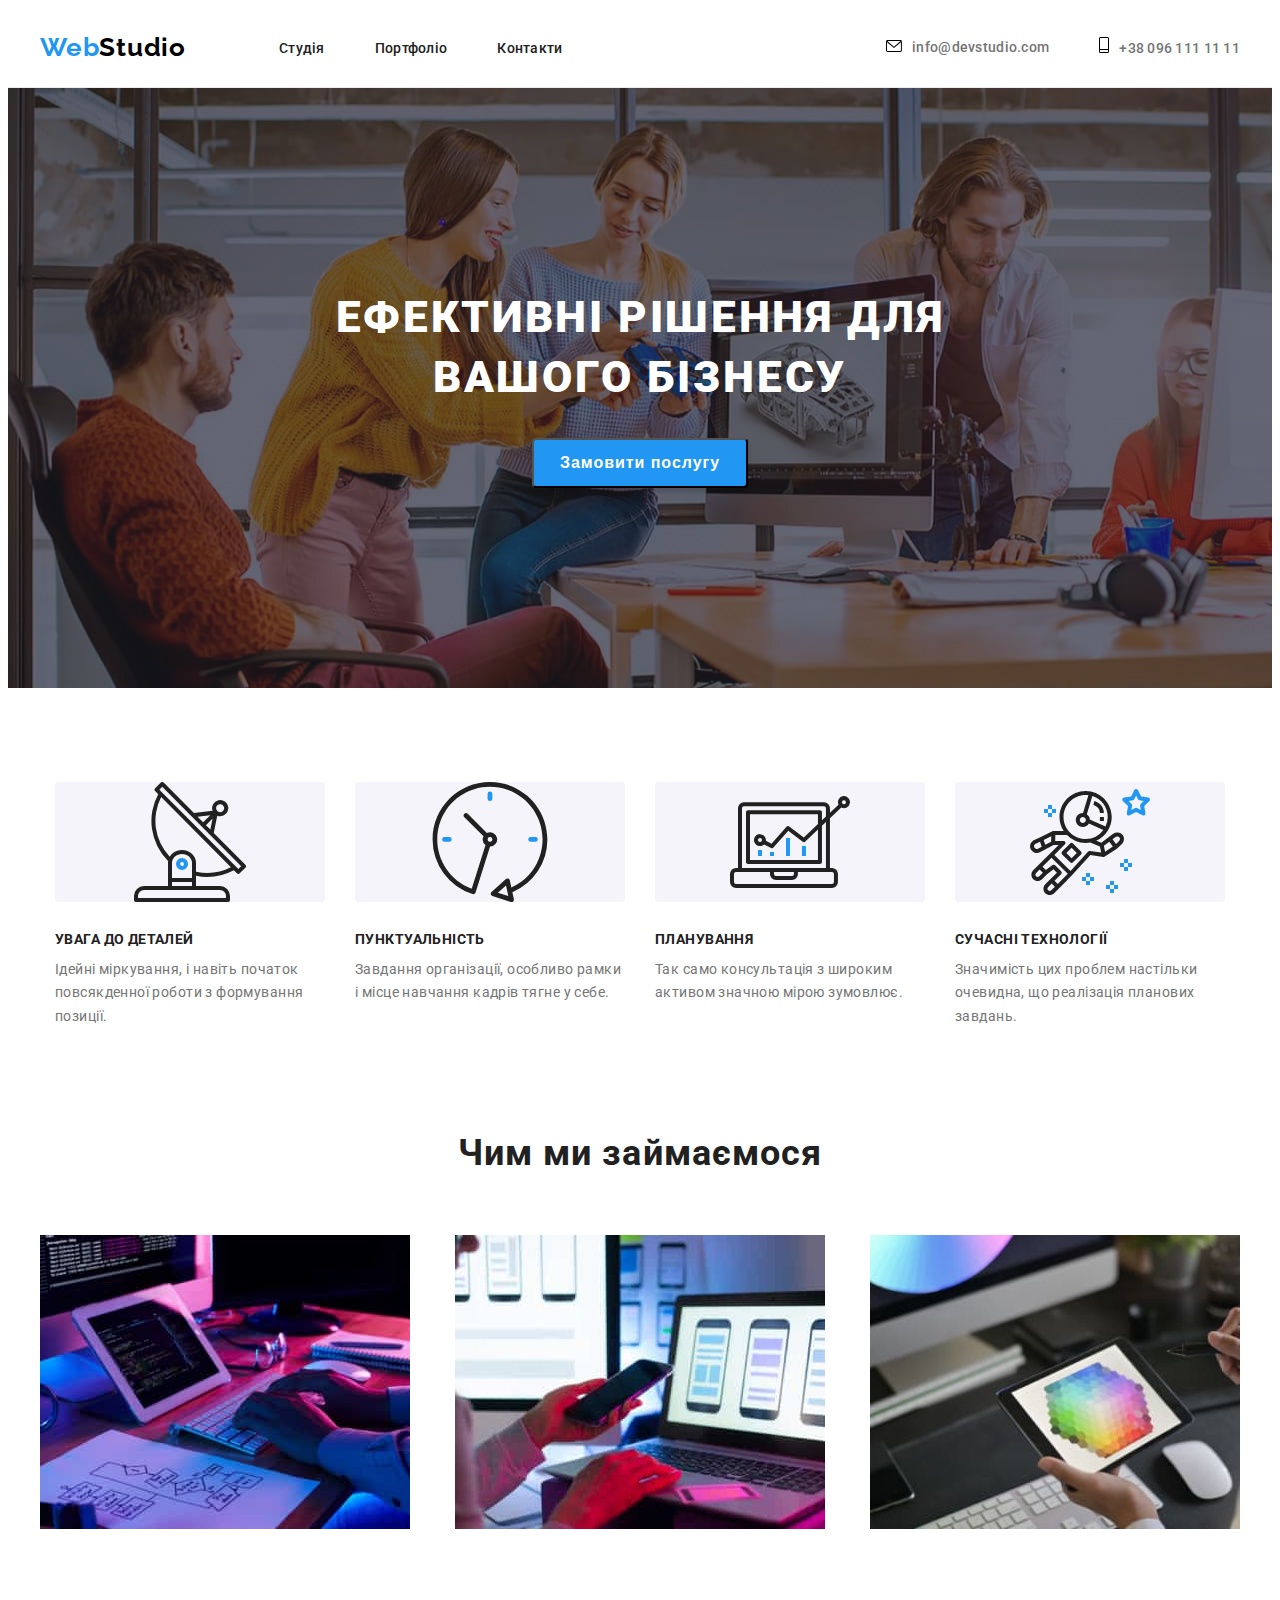
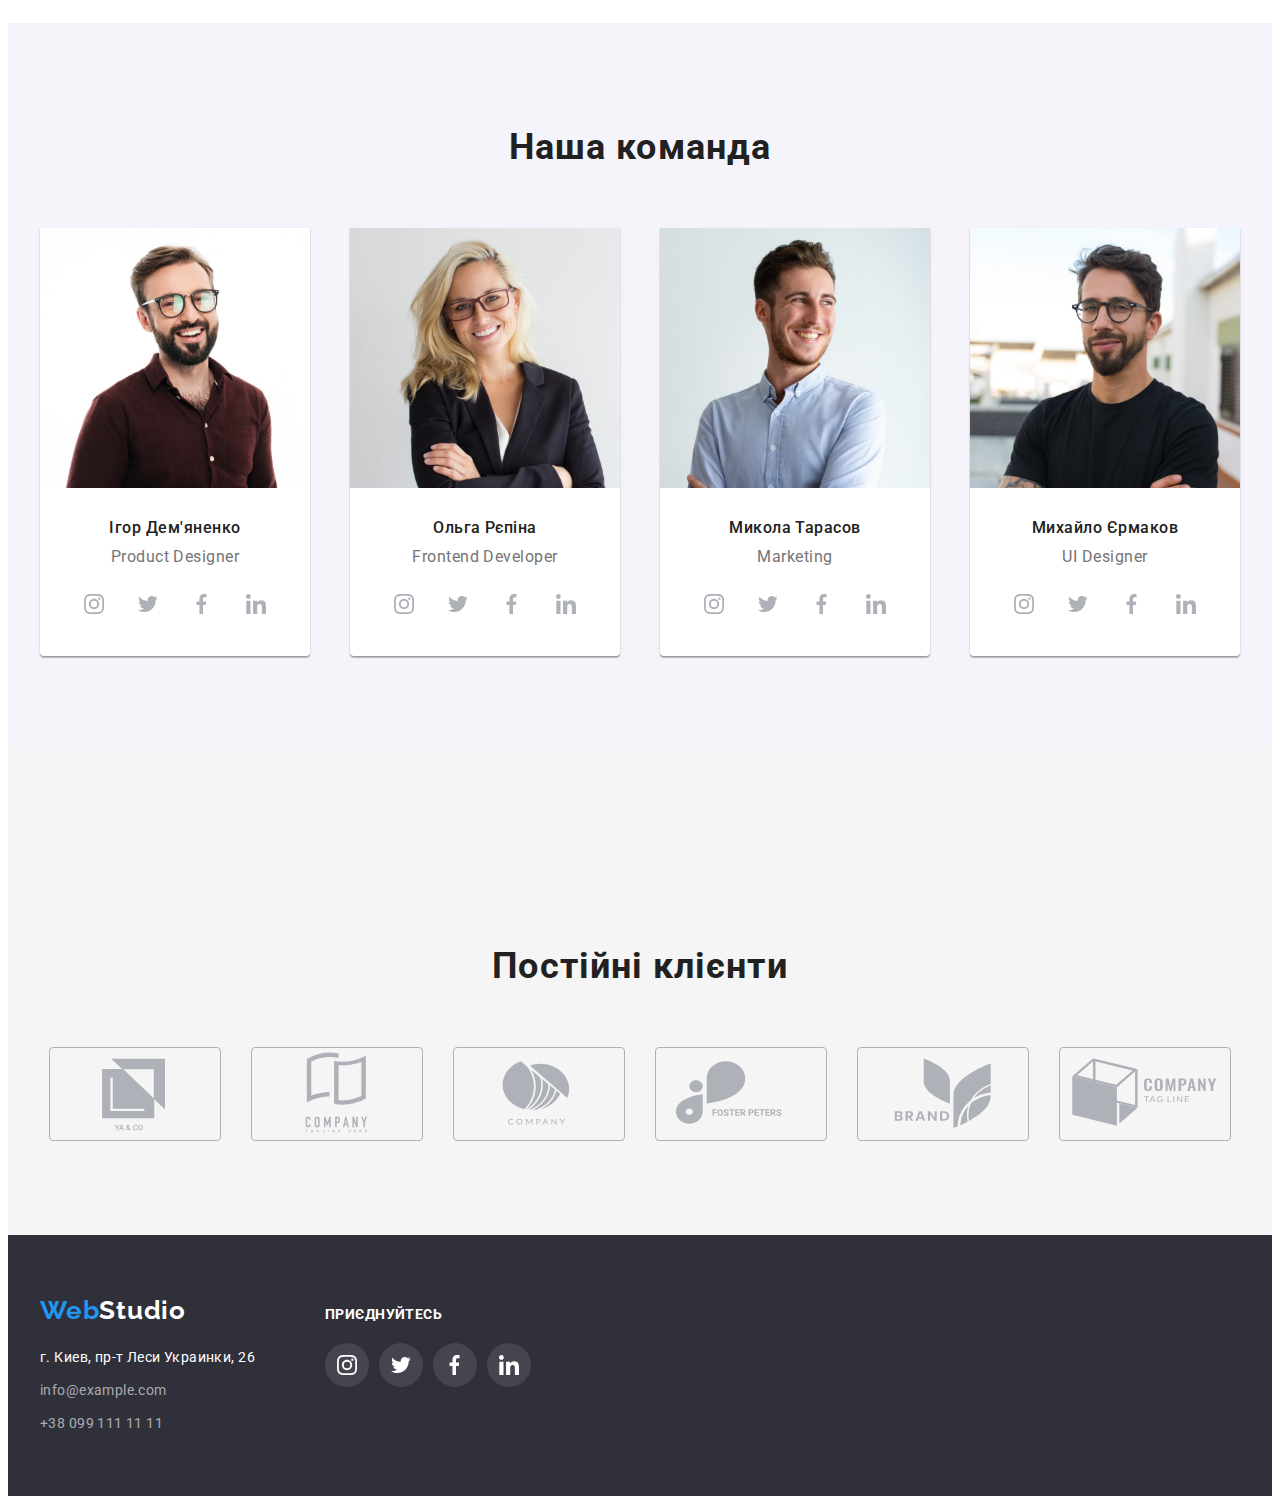
==== index.html @ ba148822 "add" ====
<!DOCTYPE html>
<html lang="uk">
  <head>
    <meta charset="UTF-8" />
    <meta http-equiv="X-UA-Compatible" content="IE=edge" />
    <meta name="viewport" content="width=device-width, initial-scale=1.0" />
    <title>Document</title>
    <!--For invisible titles-->
    <link rel="preconnect" href="https://fonts.googleapis.com" />
    <link rel="preconnect" href="https://fonts.gstatic.com" crossorigin />
    <!--Connect the fonts -->
    <link
      href="https://fonts.googleapis.com/css2?family=Roboto:wght@400;500;700;900&display=swap"
      rel="stylesheet"
    />
    <link rel="preconnect" href="https://fonts.googleapis.com" />
    <link rel="preconnect" href="https://fonts.gstatic.com" crossorigin />
    <link
      href="https://fonts.googleapis.com/css2?family=Raleway:wght@700&display=swap"
      rel="stylesheet"
    />
    <!-- Removes default browser settings.-->
    <link
      rel="stylesheet"
      href="https://cdnjs.cloudflare.com/ajax/libs/modern-normalize/1.1.0/modern-normalize.min.css"
      integrity="sha512-wpPYUAdjBVSE4KJnH1VR1HeZfpl1ub8YT/NKx4PuQ5NmX2tKuGu6U/JRp5y+Y8XG2tV+wKQpNHVUX03MfMFn9Q=="
      crossorigin="anonymous"
      referrerpolicy="no-referrer"
    />
    <link rel="stylesheet" href="./css/styles.css" />
  </head>
  <body>
    <header class="header">
      <div class="container header-container">
        <nav class="header-nav">
          <a
            href="https://i.imgur.com/KmzYQjf.png"
            lang="en"
            class="header-link-log link"
            ><span>Web</span>Studio</a
          >

          <ul class="header-list list">
            <li class="header-item">
              <a
                href=""
                rel="noopener noreferrer nofollow"
                class="header-link link"
              >
                Студія
              </a>
            </li>
            <li class="header-item">
              <a
                href="./portfolio.html"
                rel="noopener noreferrer nofollow"
                class="header-link link"
              >
                Портфоліо
              </a>
            </li>
            <li class="header-item">
              <a
                href=""
                rel="noopener noreferrer nofollow"
                class="header-link link"
              >
                Контакти
              </a>
            </li>
          </ul>
        </nav>
        <ul class="heade-list list">
          <li class="heade-item">
            <a
              href="mailto:info@devstudio.com"
              class="heade-link-communication link"
            >
              <svg class="heade-icon" width="16" height="12"> <use href="./images/icons.svg.svg#icon-mail"></svg>info@devstudio.com
            </a>
          </li>
          <li class="heade-item">
            <a href="tel:+380961111111" class="heade-link-communication link"
              > <svg class="heade-icon" width="10" height="16"> <use href="./images/icons.svg.svg#icon-tel"></svg>+38 096 111 11 11</a
            >
          </li>
        </ul>
      </div>
    </header>
    <main>
      <section class="slogan">
        <div class="container">
          <h1 class="slogan-text">Ефективні рішення для вашого бізнесу</h1>
          <button type="button" class="slogan-btn">Замовити послугу</button>
        </div>
      </section>
      <section class="features">
        <div class="container">
          <ul class="features-list list">
            <li class="features-item">
              <svg class="feature-icon" width="50" height="50">
                <use href="./images/icons.svg.svg#icon-antenna"></use>
              </svg>
              <h3 class="features-title">Увага до деталей</h3>
              <p class="features-text">
                Ідейні міркування, і навіть початок повсякденної роботи з
                формування позиції.
              </p>
            </li>

            <li class="features-item">
              <svg class="feature-icon" width="66" height="70">
                <use href="./images/icons.svg.svg#icon-clock"></use>
              </svg>
              <h3 class="features-title">Пунктуальність</h3>
              <p class="features-text">
                Завдання організації, особливо рамки і місце навчання кадрів
                тягне у себе.
              </p>
            </li>

            <li class="features-item">
              <svg class="feature-icon" width="70" height="54">
                <use href="./images/icons.svg.svg#icon-diagram"></use>
              </svg>
              <h3 class="features-title">Планування</h3>
              <p class="features-text">
                Так само консультація з широким активом значною мірою зумовлює.
              </p>
            </li>

            <li class="features-item">
              <svg class="feature-icon" width="70" height="70">
                <use href="./images/icons.svg.svg#icon-astronaut"></use>
              </svg>
              <h3 class="features-title">Сучасні технології</h3>
              <p class="features-text">
                Значимість цих проблем настільки очевидна, що реалізація
                планових завдань.
              </p>
            </li>
          </ul>
        </div>
      </section>
      <section class="promo">
        <div class="container">
          <h2 class="promo-title">Чим ми займаємося</h2>
          <ul class="promo-list list">
            <li class="promo-item">
              <img
                src="./images/img1-1.jpg"
                alt="вёрстка"
                width="370"
                class="promo-img"
              />
            </li>
            <li class="promo-item">
              <img
                src="./images/img2-1.jpg"
                alt="дизайн"
                width="370"
                class="promo-img"
              />
            </li>
            <li class="promo-item">
              <img
                src="./images/img3-1.jpg"
                alt="цвет"
                width="370"
                class="promo-img"
              />
            </li>
          </ul>
        </div>
      </section>
      <section class="info">
        <div class="container">
          <h2 class="info-title">Наша команда</h2>
          <ul class="info-list list">
            <li class="info-item">
              <img
                src="./images/imgS1-1.jpg"
                alt="фотографія Ігор Дем'яненко"
                width="270"
                class="info-img"
              />
              <h3 class="info-name">Ігор Дем'яненко</h3>
              <p class="info-profession">Product Designer</p>
              <ul class="info-soc list">
                <li class="info-soc-item">
                  <a href="" class="info-soc-link link">
                    <svg class="info-soc-icon" width="20" height="20">
                      <use
                        href="./images/icons.svg.svg#icon-icon-instagram"
                      ></use>
                    </svg>
                  </a>
                </li>
                <li class="info-soc-item">
                  <a href="" class="info-soc-link link">
                    <svg class="info-soc-icon" width="20" height="20">
                      <use
                        href="./images/icons.svg.svg#icon-icon-twitter"
                      ></use>
                    </svg>
                  </a>
                </li>
                <li class="info-soc-item">
                  <a href="" class="info-soc-link link">
                    <svg class="info-soc-icon" width="20" height="20">
                      <use
                        href="./images/icons.svg.svg#icon-icon-facebook"
                      ></use>
                    </svg>
                  </a>
                </li>
                <li class="info-soc-item">
                  <a href="" class="info-soc-link link">
                    <svg class="info-soc-icon" width="20" height="20">
                      <use
                        href="./images/icons.svg.svg#icon-icon-linkedin"
                      ></use>
                    </svg>
                  </a>
                </li>
              </ul>
            </li>
            <li class="info-item">
              <img
                src="./images/imgS2-1.jpg"
                alt="фотографія Ольга Рєпіна"
                width="270"
                class="info-img"
              />
              <h3 class="info-name">Ольга Рєпіна</h3>
              <p class="info-profession">Frontend Developer</p>
              <ul class="info-soc list">
                <li class="info-soc-item">
                  <a href="" class="info-soc-link link">
                    <svg class="info-soc-icon" width="20" height="20">
                      <use
                        href="./images/icons.svg.svg#icon-icon-instagram"
                      ></use>
                    </svg>
                  </a>
                </li>
                <li class="info-soc-item">
                  <a href="" class="info-soc-link link">
                    <svg class="info-soc-icon" width="20" height="20">
                      <use
                        href="./images/icons.svg.svg#icon-icon-twitter"
                      ></use>
                    </svg>
                  </a>
                </li>
                <li class="info-soc-item">
                  <a href="" class="info-soc-link link">
                    <svg class="info-soc-icon" width="20" height="20">
                      <use
                        href="./images/icons.svg.svg#icon-icon-facebook"
                      ></use>
                    </svg>
                  </a>
                </li>
                <li class="info-soc-item">
                  <a href="" class="info-soc-link link">
                    <svg class="info-soc-icon" width="20" height="20">
                      <use
                        href="./images/icons.svg.svg#icon-icon-linkedin"
                      ></use>
                    </svg>
                  </a>
                </li>
              </ul>
            </li>
            <li class="info-item">
              <img
                src="./images/imgS3-1.jpg"
                alt="фотографія Микола Тарасов"
                width="270"
                class="info-img"
              />
              <h3 class="info-name">Микола Тарасов</h3>
              <p class="info-profession">Marketing</p>
              <ul class="info-soc list">
                <li class="info-soc-item">
                  <a href="" class="info-soc-link link">
                    <svg class="info-soc-icon" width="20" height="20">
                      <use
                        href="./images/icons.svg.svg#icon-icon-instagram"
                      ></use>
                    </svg>
                  </a>
                </li>
                <li class="info-soc-item">
                  <a href="" class="info-soc-link link">
                    <svg class="info-soc-icon" width="20" height="20">
                      <use
                        href="./images/icons.svg.svg#icon-icon-twitter"
                      ></use>
                    </svg>
                  </a>
                </li>
                <li class="info-soc-item">
                  <a href="" class="info-soc-link link">
                    <svg class="info-soc-icon" width="20" height="20">
                      <use
                        href="./images/icons.svg.svg#icon-icon-facebook"
                      ></use>
                    </svg>
                  </a>
                </li>
                <li class="info-soc-item">
                  <a href="" class="info-soc-link link">
                    <svg class="info-soc-icon" width="20" height="20">
                      <use
                        href="./images/icons.svg.svg#icon-icon-linkedin"
                      ></use>
                    </svg>
                  </a>
                </li>
              </ul>
            </li>
            <li class="info-item">
              <img
                src="./images/imgS4-1.jpg"
                alt="фотографія Михайло Єрмаков"
                width="270"
                class="info-img"
              />
              <h3 class="info-name">Михайло Єрмаков</h3>
              <p class="info-profession">UI Designer</p>
              <ul class="info-soc list">
                <li class="info-soc-item">
                  <a href="" class="info-soc-link link">
                    <svg class="info-soc-icon" width="20" height="20">
                      <use
                        href="./images/icons.svg.svg#icon-icon-instagram"
                      ></use>
                    </svg>
                  </a>
                </li>
                <li class="info-soc-item">
                  <a href="" class="info-soc-link link">
                    <svg class="info-soc-icon" width="20" height="20">
                      <use
                        href="./images/icons.svg.svg#icon-icon-twitter"
                      ></use>
                    </svg>
                  </a>
                </li>
                <li class="info-soc-item">
                  <a href="" class="info-soc-link link">
                    <svg class="info-soc-icon" width="20" height="20">
                      <use
                        href="./images/icons.svg.svg#icon-icon-facebook"
                      ></use>
                    </svg>
                  </a>
                </li>
                <li class="info-soc-item">
                  <a href="" class="info-soc-link link">
                    <svg class="info-soc-icon" width="20" height="20">
                      <use
                        href="./images/icons.svg.svg#icon-icon-linkedin"
                      ></use>
                    </svg>
                  </a>
                </li>
              </ul>
            </li>
          </ul>
        </div>
      </section>
      <section class="clients">
        <div class="container">
          <h2 class="clients-title">Постійні клієнти</h2>
          <ul class="clients-list list">
            <li class="clients-item">
              <a href="" class="clients-link">
                <svg class="clients-log" width="170" height="92">
                  <use href="./images/icons.svg.svg#icon-logo-yaco"></use></svg></a>
            </li>
            <li class="clients-item">
              <a href="" class="clients-link">
                  <svg class="clients-log" width="170" height="92">
                  <use
                    href="./images/icons.svg.svg#icon-logo-taglin-here"></use>
                  </svg>
                </a>
            </li>
            <li class="clients-item">
              <a href="" class="clients-link">
                <svg class="clients-log" width="170" height="92">
                  <use
                    href="./images/icons.svg.svg#icon-logo-company"></use></svg></a>
            </li>
            <li class="clients-item">
              <a href="" class="clients-link"
                ><svg class="clients-log" width="170" height="92">
                  <use
                    href="./images/icons.svg.svg#icon-logo-foster-peters"></use></svg></a>
            </li>
            <li class="clients-item">
              <a href="" class="clients-link"> 
                <svg class="clients-log" width="170" height="92">
                  <use href="./images/icons.svg.svg#icon-logo-brand"></use>
                </svg>
              </a>
            </li>
            <li class="clients-item">
              <a href="" class="clients-link">
                <svg class="clients-log" width="170" height="92">
                  <use
                    href="./images/icons.svg.svg#icon-logo-tig-line"></use>
                </svg>
                </a>
            </li>
          </ul>
        </div>
      </section>
    </main>
    <footer class="footer">
      <div class="container footer-container">
        <div class="footer-left-part">
          <a
            href="https://i.imgur.com/SfubzdW.png"
            lang="en"
            class="footer-log link"
            ><span>Web</span>Studio</a
          >

          <address class="footer-address">
            <!--<divclass="footer-addr"></div>-->
            <ul class="footer-list list">
              <li class="footer-item">
                <a
                  href="https://goo.gl/maps/Vcjv57qDKh7D1HHGA"
                  class="footer-link-address link"
                  >г. Киев, пр-т Леси Украинки, 26
                </a>
              </li>
              <li class="footer-item">
                <a href="mailto:info@example.com" class="footer-link link">
                  info@example.com</a
                >
              </li>
              <li class="footer-item">
                <a href="tel:+380991111111" class="footer-link link"
                  >+38 099 111 11 11</a
                >
              </li>
            </ul>
          </address>
        </div>
        <div class="footer-soc">
          <p class="footer-soc-text">Приєднуйтесь</p>
          <ul class="footer-soc-list list">
            <li class="footer-soc-item">
              <a href="" class="footer-soc-link link">
                <svg class="footer-soc-icon" width="20" height="20">
                  <use href="./images/icons.svg.svg#icon-icon-instagram"></use>
                </svg>
              </a>
            </li>
            <li class="footer-soc-item">
              <a href="" class="footer-soc-link link">
                <svg class="footer-soc-icon" width="20" height="20">
                  <use href="./images/icons.svg.svg#icon-icon-twitter"></use>
                </svg>
              </a>
            </li>
            <li class="footer-soc-item">
              <a href="" class="footer-soc-link link">
                <svg class="footer-soc-icon" width="20" height="20">
                  <use href="./images/icons.svg.svg#icon-icon-facebook"></use>
                </svg>
              </a>
            </li>
            <li class="footer-soc-item">
              <a href="" class="footer-soc-link link">
                <svg class="footer-soc-icon" width="20" height="20">
                  <use href="./images/icons.svg.svg#icon-icon-linkedin"></use>
                </svg>
              </a>
            </li>
          </ul>
        </div>
      </div>
    </footer>
  </body>
</html>
---- css/styles.css ----
/*Definition of variables*/
:root {
  --main-text-color: #212121;
  --second-text-color: #757575;
  --main-btn-color: #ffffff;
  --second-btn-color: #2196f3;
  --accent-color: #2196f3;
  --main-accent-color: #ffffff;
  --s-second-text-color: #ffffff;
}
/*a {
  text-decoration: none;
}*/
/*Removes default browser settings.*/
p,
h1,
h2,
h3,
h4,
h5,
h6 {
  margin: 0;
}
ul {
  margin: 0;
  padding-left: 0;
}
button {
  cursor: pointer;
}

address {
  font-style: normal;
}

img {
  display: block;
}

body {
  max-width: 1600px;
  font-family: "Roboto", sans-serif;
}
.list {
  list-style: none;
}

.link {
  text-decoration: none;
}
/*For invisible titles*/

.footer-address {
  font-style: normal;
}
.container {
  width: 1200px;
  padding-left: 15px;
  padding-right: 15px;
  margin-left: auto;
  margin-right: auto;
  /*outline: 2px solid red;*/
}
.visually-hidden {
  position: absolute;
  white-space: nowrap;
  width: 1px;
  height: 1px;
  overflow: hidden;
  border: 0;
  padding: 0;
  clip: rect(0 0 0 0);
  clip-path: inset(50%);
  margin: -1px;
}
/* --------------HEADER ------------*/
.header {
  background-color: white;
  padding-top: 24px;
  padding-bottom: 24px;
  border-bottom: 1px solid #ececec;
}
.header-container {
  display: flex;
  align-items: center;
}
.header-nav {
  display: flex;
  align-items: center;
}
.header-list {
  display: flex;
}
.heade-list {
  display: flex;
  margin-left: auto;
}
.header-item:not(:last-child) {
  margin-right: 50px;
}
.heade-item:not(:last-child) {
  margin-right: 50px;
}
.header-link-log {
  margin-right: 93px;

  font-family: "Raleway", sans-serif;
  font-weight: 700;
  font-size: 26px;
  line-height: 1.19;
  letter-spacing: 0.03em;
  color: #000000;
}
.header-link-log span {
  color: #2196f3;
}

.header-link {
  font-weight: 500;
  font-size: 14px;
  line-height: 1.14;
  letter-spacing: 0.02em;
  color: var(--main-text-color);
}
.header-link:hover,
.header-link:focus {
  color: var(--accent-color);
}
.heade-link-communication {
  font-weight: 500;
  font-size: 14px;
  line-height: 1.14;
  letter-spacing: 0.02em;
  color: var(--second-text-color);
}
.heade-link-communication:hover,
.heade-link-communication:focus {
  color: var(--accent-color);
  fill: var(--accent-color);
}
.heade-icon {
  margin-right: 10px;
  /*outline: 2px solid red;*/
}
/* --------------SLOGAN ------------*/
.slogan {
  background-color: #c4c4c4;
  background-image: linear-gradient(
      rgba(47, 48, 58, 0.4),
      rgba(47, 48, 58, 0.4)
    ),
    url(../images/FonSlogan.jpg);
  padding-top: 200px;
  padding-bottom: 200px;
  background-repeat: no-repeat;
  /*padding: 200px 455px 210px 455px;*/
}
.slogan-text {
  font-weight: 900;
  font-size: 44px;
  line-height: 1.36;
  letter-spacing: 0.06em;
  text-transform: uppercase;
  text-align: center;
  color: #ffffff;
  max-width: 626px;
  margin-left: auto;
  margin-right: auto;
  margin-bottom: 30px;
}
.slogan-btn {
  background: var(--second-btn-color);
  font-weight: 700;
  font-size: 16px;
  line-height: 1.88;
  letter-spacing: 0.06em;
  color: var(--main-btn-color);

  display: block;
  margin: 0 auto;
  width: 216px;
  height: 50px;

  box-shadow: 0px 4px 4px rgba(0, 0, 0, 0.15);
  border-radius: 4px;
}
.slogan-btn:hover {
  /*background: #b808fa;*/
  opacity: 0.9;
  /*cursor: pointer;*/
}
/* --------------FEATURES ------------*/
.features {
  padding-top: 94px;
  padding-bottom: 94px;
}
.features-list {
  display: flex;
}

.features-item {
  width: 270px;
}
.features-item:not(:last-child) {
  margin-right: 30px;
}
.features-item:first-child {
  margin-left: auto;
}
.features-item:last-child {
  margin-right: auto;
}
.feature-icon {
  display: block;
  /*------------------------*/
  justify-content: center;
  align-items: center;
  background: #f5f4fa;
  border-radius: 4px;
  width: 270px;
  height: 120px;
  /*outline: 2px solid rgb(190, 16, 16);*/
  margin-bottom: 30px;
}
.features-title {
  font-weight: 700;
  font-size: 14px;
  line-height: 1.14;
  letter-spacing: 0.03em;
  text-transform: uppercase;
  color: var(--main-text-color);
  margin-bottom: 10px;
}
.features-text {
  font-weight: 400;
  font-size: 14px;
  line-height: 1.71;
  letter-spacing: 0.03em;
  color: var(--second-text-color);
}
/* --------------PROMO ------------*/
.promo {
  padding-bottom: 94px;
}

.promo-title {
  font-weight: 700;
  font-size: 36px;
  line-height: 1.7;
  text-align: center;
  letter-spacing: 0.03em;
  color: var(--main-text-color);
  margin-bottom: 50px;
}
.promo-list {
  display: flex;
  justify-content: space-between;
}
.promo-img {
  max-width: 100%;
  height: auto;
}
/* --------------INFO ------------*/
.info {
  background: #f5f4fa;
  padding: 94px 0;
}

.info-title {
  font-weight: 700;
  font-size: 36px;
  line-height: 1.7;
  text-align: center;
  letter-spacing: 0.03em;
  color: var(--main-text-color);
  margin-bottom: 50px;
}
.info-list {
  display: flex;
  justify-content: space-between;
}
.info-item {
  text-align: center;
  width: 270px;
  box-shadow: 0px 1px 3px rgba(0, 0, 0, 0.12), 0px 1px 1px rgba(0, 0, 0, 0.14),
    0px 2px 1px rgba(0, 0, 0, 0.2);
  border-radius: 0px 0px 4px 4px;
  background: #ffffff;
}
.info-img {
  max-width: 100%;
  height: auto;
}
.info-name {
  font-weight: 500;
  font-size: 16px;
  line-height: 1.19;
  /*text-align: center;*/
  letter-spacing: 0.03em;
  color: var(--main-text-color);
  padding-top: 30px;
  margin-bottom: 10px;
  /*width: 270px;*/
}

.info-profession {
  font-weight: 400;
  font-size: 16px;
  line-height: 1.19;
  letter-spacing: 0.03em;
  color: var(--second-text-color);
  padding-bottom: 16px;
}
.info-soc {
  display: flex;
  justify-content: center;
  gap: 10px;
  padding-bottom: 30px;
}

.info-soc-link {
  width: 44px;
  height: 44px;
  border-radius: 50%;
  /*background-color: red;*/
  display: flex;
  align-items: center;
  justify-content: center;
  fill: #afb1b8;
}
/*.info-soc-icon {
  outline: 2px solid black;
} */
.info-soc-link:hover,
.info-soc-link:focus {
  fill: var(--main-accent-color);
  background-color: var(--accent-color);
}
/* --------------CLIENTS ------------*/
.clients {
  background: #f5f5f5; /*#f5f5f5;*/
  padding: 186px 0 94px 0;
}

.clients-title {
  font-weight: 700;
  font-size: 36px;
  line-height: 1.7;
  text-align: center;
  letter-spacing: 0.03em;
  color: var(--main-text-color);
  margin-bottom: 50px;
}
.clients-list {
  display: flex;
  justify-content: center;
  gap: 30px;
}
.clients-item {
  border: 1px solid #afb1b8;
  border-radius: 4px;
  background: #f5f5f5; /*#f5f5f5;*/
}
.clients-link {
  width: 170px;
  height: 92px;

  display: flex;
  align-items: center;
  justify-content: center;
  fill: #afb1b8;
}

.clients-link:hover,
.clients-link:focus {
  fill: var(--accent-color);
}

/* --------------FOUTER ------------*/

.footer {
  background: #2f303a;
  padding: 60px 0px;
}
.footer-container {
  display: flex;
}
.footer-left-part {
  margin-right: 70px;
}
.footer-log {
  display: inline-block;
  font-family: "Raleway", sans-serif;
  font-weight: 700;
  font-size: 26px;
  line-height: 1.19;
  letter-spacing: 0.03em;
  color: var(--s-second-text-color);
  margin-bottom: 20px;
}

.footer-log span {
  color: #2196f3;
}

.footer-item:not(:last-child) {
  margin-bottom: 9px;
}

.footer-link-address {
  font-weight: 400;
  font-size: 14px;
  line-height: 1.71;
  letter-spacing: 0.03em;
  color: var(--s-second-text-color);
}
.footer-link-address::after {
  content: "    ";
}
.footer-link {
  font-style: normal;
  font-weight: 400;
  font-size: 14px;
  line-height: 1.71;
  letter-spacing: 0.03em;
  color: rgba(255, 255, 255, 0.6);
}

.footer-link-address:hover,
.footer-link-address:focus {
  color: var(--accent-color);
}
.footer-link:hover,
.footer-link:focus {
  color: var(--accent-color);
}
.footer-soc {
  max-width: 206px;
  padding-top: 12px;
}
.footer-soc-text {
  font-style: normal;
  font-weight: 700;
  font-size: 14px;
  line-height: 1.14;
  letter-spacing: 0.03em;
  text-transform: uppercase;
  color: var(--s-second-text-color);
  margin-bottom: 20px;
}

.footer-soc-list {
  display: flex;
  justify-content: center;
  gap: 10px;
}
.footer-soc-item {
  display: block;
}
.footer-soc-link {
  display: flex;
  align-items: center;
  justify-content: center;
  width: 44px;
  height: 44px;
  border-radius: 50%;
  fill: var(--main-accent-color);
  background: rgba(255, 255, 255, 0.1);
}
/*.info-soc-icon {
  outline: 2px solid black;
} */
.footer-soc-link:hover,
.footer-soc-link:focus {
  /* fill: var(--main-accent-color);*/
  background-color: var(--accent-color);
}

/* --------------PAGE-PORTFOLIO ------------*/

/* --------------FILTER ------------*/
.filter {
  padding: 94px 0px;
}
.filter-list {
  display: flex;
  justify-content: center;
  margin-bottom: 56px;
}

.filter-item:not(:last-child) {
  margin-right: 9px;
}
.filter-btn {
  padding: 6px 27px;

  font-weight: 500;
  font-size: 16px;
  line-height: 1.62;
  letter-spacing: 0.03em;
  color: var(--main-text-color);
  background: #f5f4fa;
  border-radius: 4px;
  border: transparent;
  /*cursor: pointer;*/
}
.filter-btn:hover {
  background: var(--second-btn-color);
  color: #ffffff;
}

/* --------------PRODUCT ------------*/
.product-list {
  display: flex;
  flex-wrap: wrap;
  gap: 30px;
}

.product-item {
  /*width: calc((100%-60px) / 3);*/
  width: 370px;
  /*padding-bottom: 20px;*/
  /*outline: 2px solid red;*/
  /*border: 1px solid #EEEEEE;*/
}
.product {
  padding-top: 20px;
  padding-bottom: 20px;
  padding-left: 24px;
  padding-right: 24px;
  border-left: 1px solid #eeeeee;
  border-right: 1px solid #eeeeee;
  border-bottom: 1px solid #eeeeee;
  /*text-decoration-style: inherit;*/
}
.product-link {
  text-decoration: none;
}
.product-link:hover,
.product-link:focus {
  display: inline-block;
  /*border: 1px solid #eeeeee;*/
  box-shadow: 0px 1px 1px rgba(0, 0, 0, 0.12), 0px 4px 4px rgba(0, 0, 0, 0.06),
    1px 4px 6px rgba(0, 0, 0, 0.16);
}
.product-img {
  max-width: 100%;
  height: auto;
}

.product-name {
  font-weight: 700;
  font-size: 18px;
  line-height: 2;
  letter-spacing: 0.06em;
  color: var(--main-text-color);

  /*width: 322px;*/

  margin-bottom: 4px;
}
.product-specialization {
  font-weight: 400;
  font-size: 16px;
  line-height: 1.88;
  letter-spacing: 0.03em;
  color: var(--second-text-color);
  text-decoration: none;
  /*width: 322px;*/
}
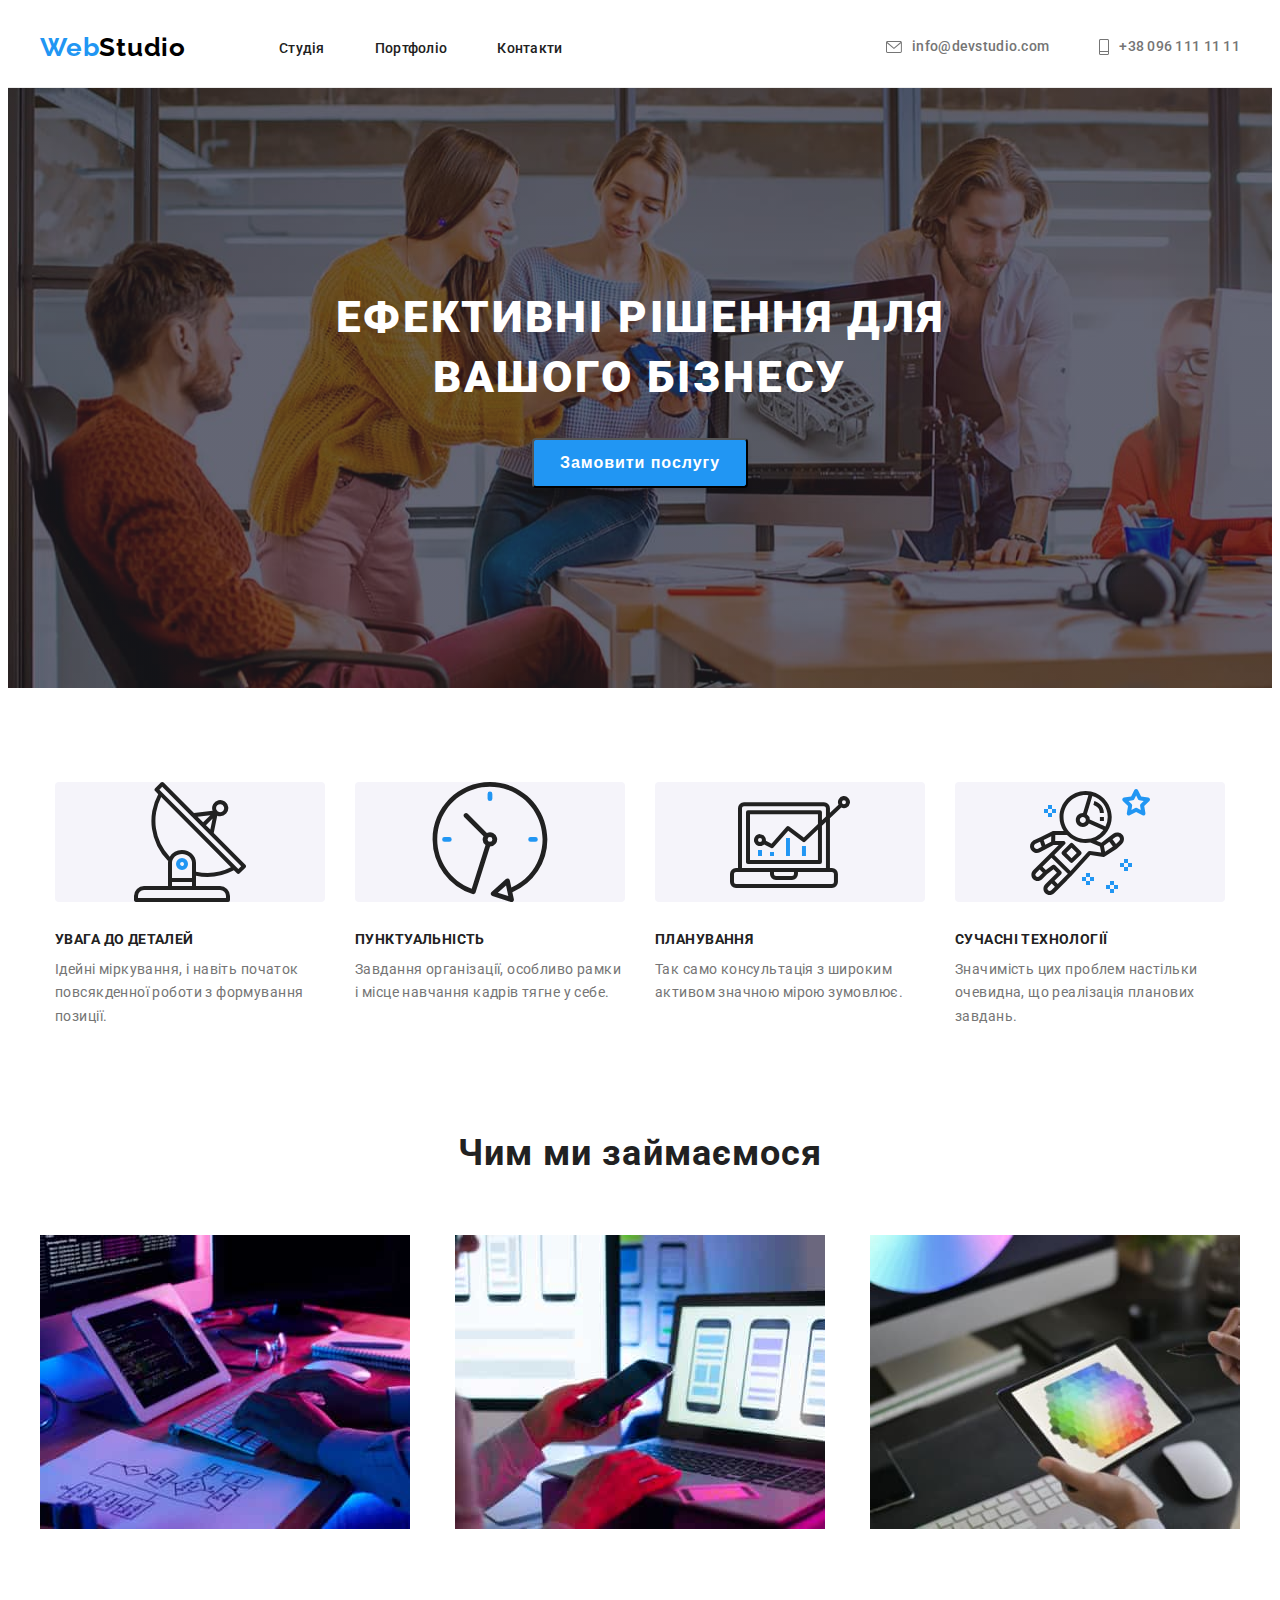
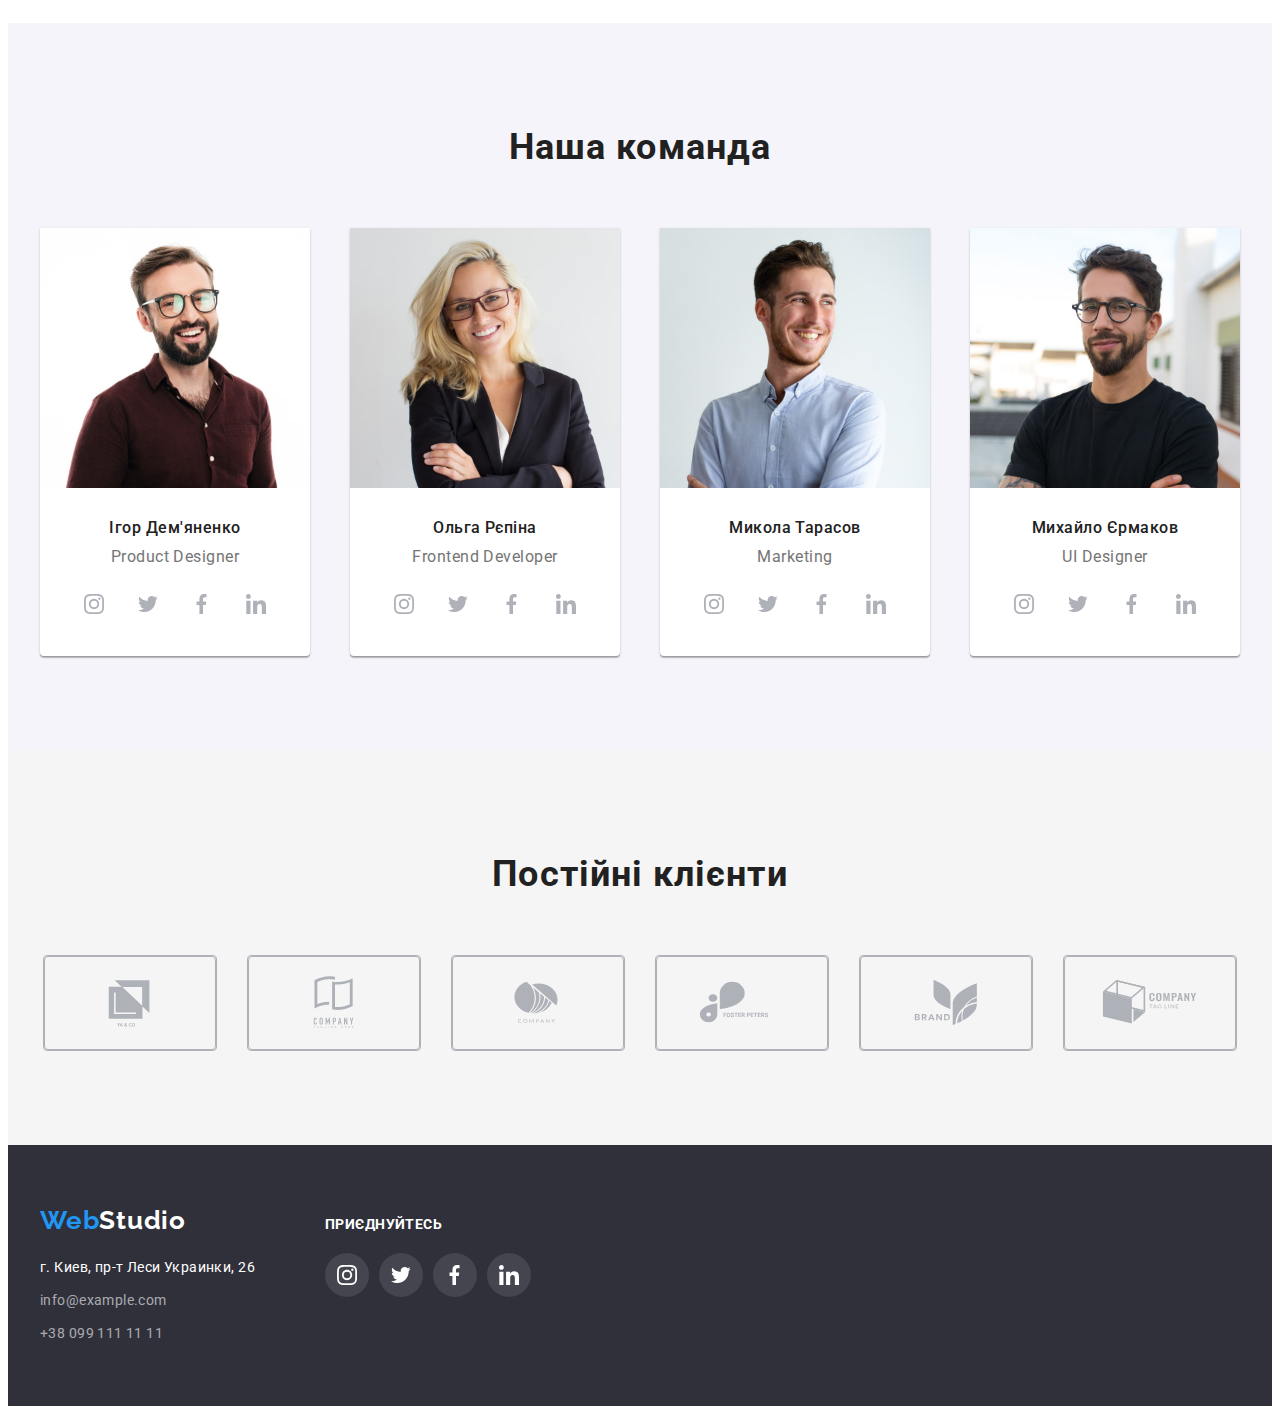
==== commit f174f1e2: "ADD2" ====
--- a/index.html
+++ b/index.html
@@ -98,9 +98,11 @@
         <div class="container">
           <ul class="features-list list">
             <li class="features-item">
+              <div>
               <svg class="feature-icon" width="50" height="50">
                 <use href="./images/icons.svg.svg#icon-antenna"></use>
               </svg>
+              </div>
               <h3 class="features-title">Увага до деталей</h3>
               <p class="features-text">
                 Ідейні міркування, і навіть початок повсякденної роботи з
@@ -109,9 +111,11 @@
             </li>
 
             <li class="features-item">
+              <div>
               <svg class="feature-icon" width="66" height="70">
                 <use href="./images/icons.svg.svg#icon-clock"></use>
               </svg>
+              </div>
               <h3 class="features-title">Пунктуальність</h3>
               <p class="features-text">
                 Завдання організації, особливо рамки і місце навчання кадрів
@@ -378,12 +382,12 @@
           <ul class="clients-list list">
             <li class="clients-item">
               <a href="" class="clients-link">
-                <svg class="clients-log" width="170" height="92">
+                <svg class="clients-log" width="106" height="60">
                   <use href="./images/icons.svg.svg#icon-logo-yaco"></use></svg></a>
             </li>
             <li class="clients-item">
               <a href="" class="clients-link">
-                  <svg class="clients-log" width="170" height="92">
+                  <svg class="clients-log" width="106" height="60">
                   <use
                     href="./images/icons.svg.svg#icon-logo-taglin-here"></use>
                   </svg>
@@ -391,26 +395,26 @@
             </li>
             <li class="clients-item">
               <a href="" class="clients-link">
-                <svg class="clients-log" width="170" height="92">
+                <svg class="clients-log" width="106" height="60">
                   <use
                     href="./images/icons.svg.svg#icon-logo-company"></use></svg></a>
             </li>
             <li class="clients-item">
               <a href="" class="clients-link"
-                ><svg class="clients-log" width="170" height="92">
+                ><svg class="clients-log" width="106" height="60">
                   <use
                     href="./images/icons.svg.svg#icon-logo-foster-peters"></use></svg></a>
             </li>
             <li class="clients-item">
               <a href="" class="clients-link"> 
-                <svg class="clients-log" width="170" height="92">
+                <svg class="clients-log" width="106" height="60">
                   <use href="./images/icons.svg.svg#icon-logo-brand"></use>
                 </svg>
               </a>
             </li>
             <li class="clients-item">
               <a href="" class="clients-link">
-                <svg class="clients-log" width="170" height="92">
+                <svg class="clients-log" width="106" height="60">
                   <use
                     href="./images/icons.svg.svg#icon-logo-tig-line"></use>
                 </svg>
--- a/css/styles.css
+++ b/css/styles.css
@@ -132,14 +132,19 @@
   line-height: 1.14;
   letter-spacing: 0.02em;
   color: var(--second-text-color);
-}
-.heade-link-communication:hover,
+  display: flex;
+  align-items: center;
+}
+.heade-link-communication:hover {
+  color: var(--accent-color);
+  fill: var(--accent-color);
+}
 .heade-link-communication:focus {
   color: var(--accent-color);
-  fill: var(--accent-color);
 }
 .heade-icon {
   margin-right: 10px;
+  fill: currentColor;
   /*outline: 2px solid red;*/
 }
 /* --------------SLOGAN ------------*/
@@ -309,7 +314,7 @@
   line-height: 1.19;
   letter-spacing: 0.03em;
   color: var(--second-text-color);
-  padding-bottom: 16px;
+  margin-bottom: 16px;
 }
 .info-soc {
   display: flex;
@@ -339,7 +344,7 @@
 /* --------------CLIENTS ------------*/
 .clients {
   background: #f5f5f5; /*#f5f5f5;*/
-  padding: 186px 0 94px 0;
+  padding: 94px 0 94px 0;
 }
 
 .clients-title {
@@ -364,14 +369,19 @@
 .clients-link {
   width: 170px;
   height: 92px;
+  border: 1px solid #afb1b8;
 
   display: flex;
   align-items: center;
   justify-content: center;
   fill: #afb1b8;
-}
-
-.clients-link:hover,
+  border: 1px solid #afb1b8;
+  border-radius: 4px;
+}
+.clients-link:hover {
+  fill: var(--accent-color);
+  border: 1px solid var(--accent-color);
+}
 .clients-link:focus {
   fill: var(--accent-color);
 }
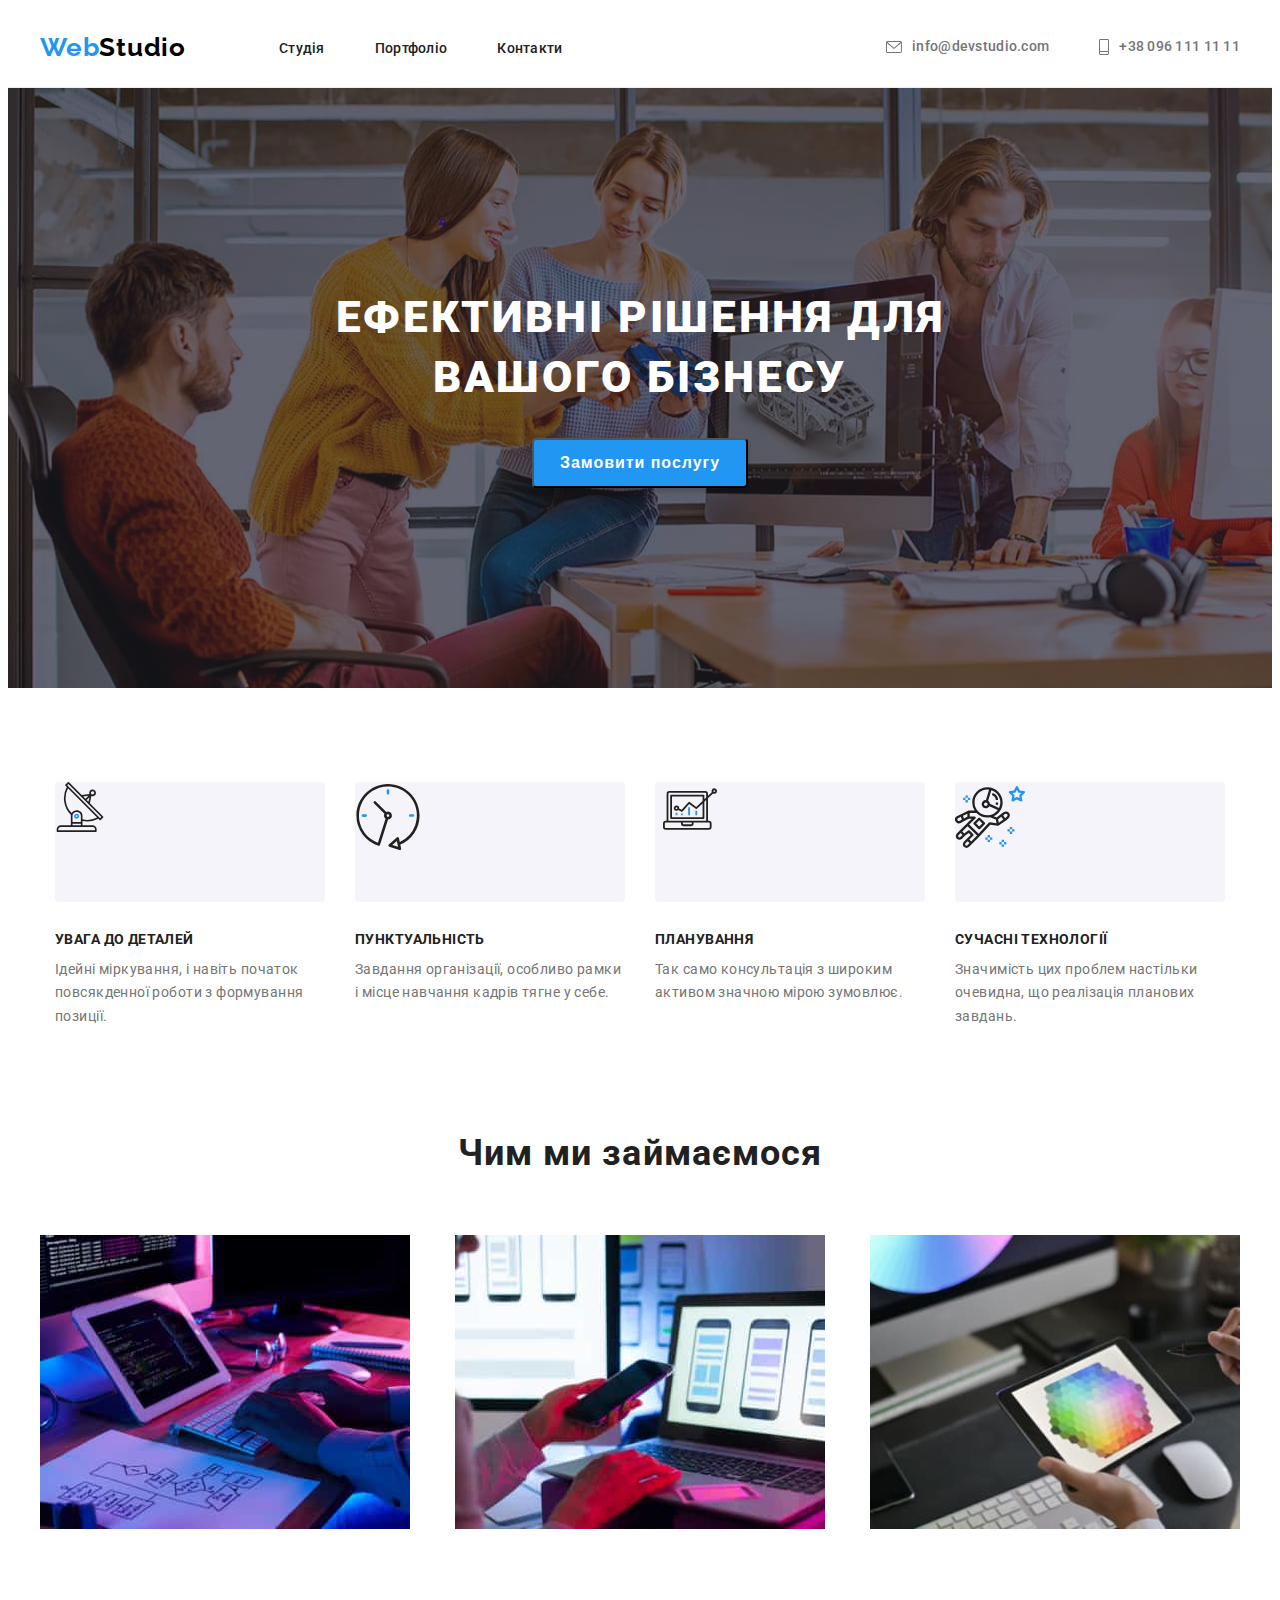
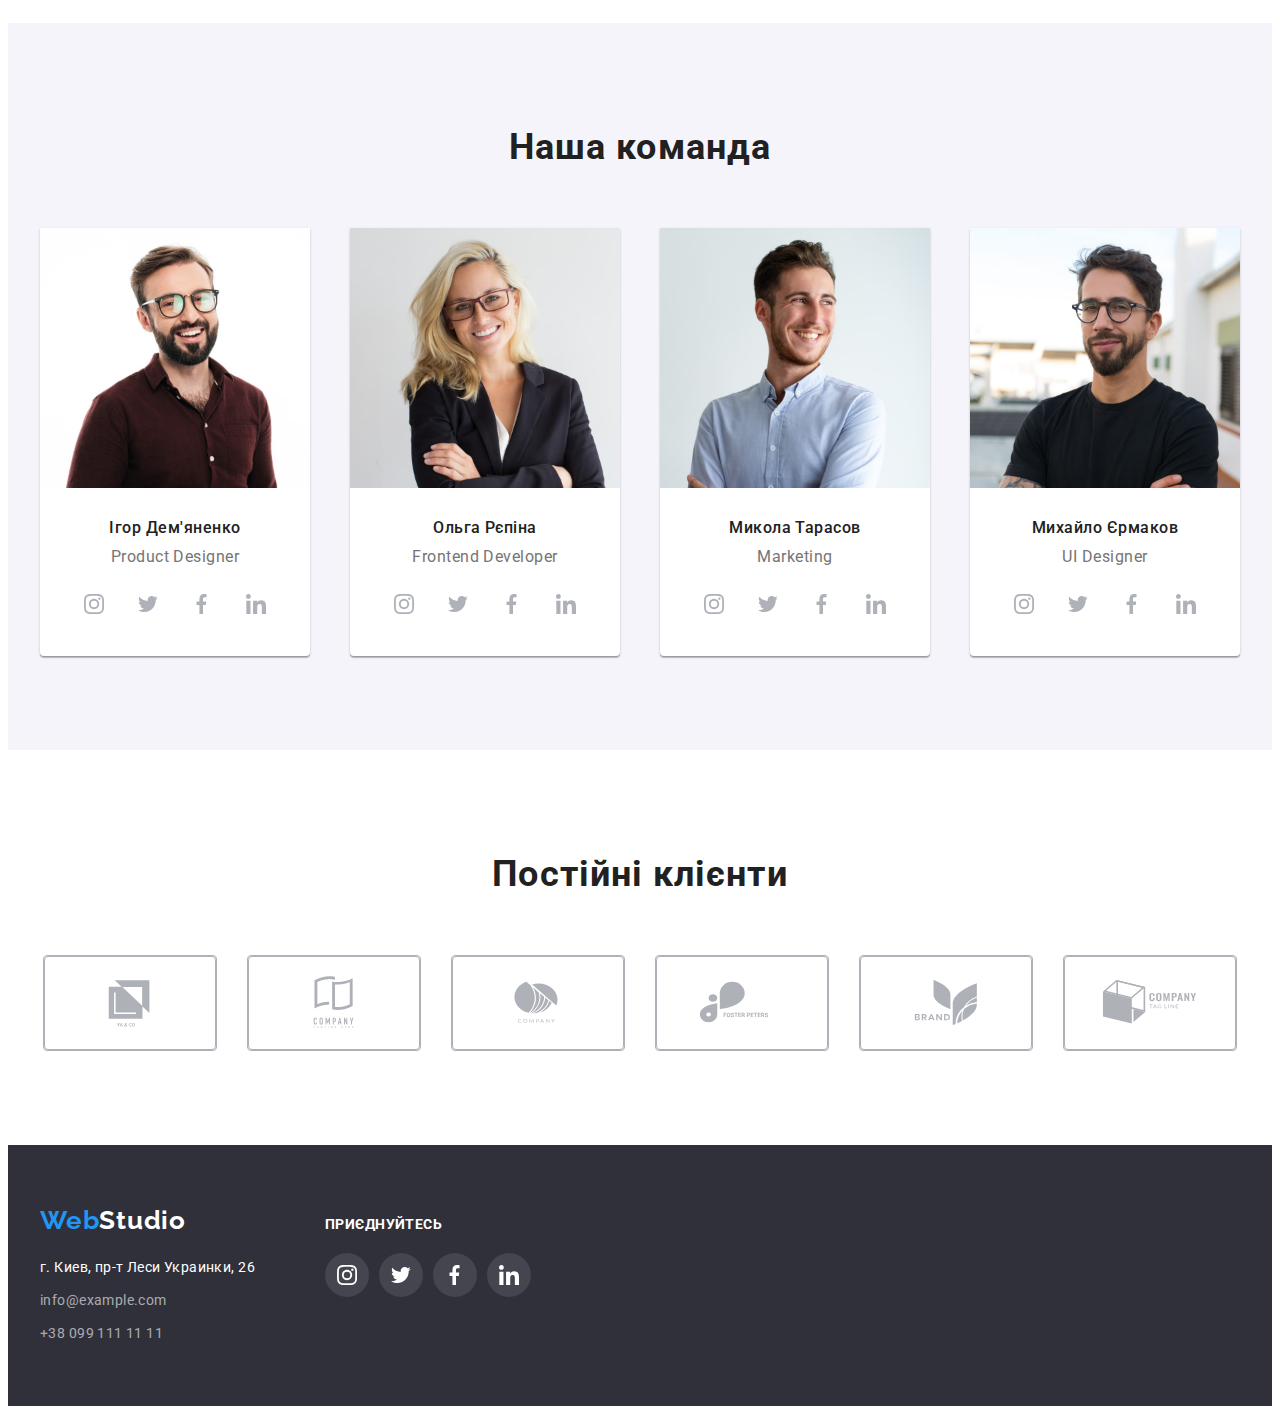
==== commit e1ac9b0d: "Update index.html" ====
--- a/index.html
+++ b/index.html
@@ -98,8 +98,8 @@
         <div class="container">
           <ul class="features-list list">
             <li class="features-item">
-              <div>
-              <svg class="feature-icon" width="50" height="50">
+              <div class="feature-icon">
+              <svg class="feature-icon-svg" width="50" height="50">
                 <use href="./images/icons.svg.svg#icon-antenna"></use>
               </svg>
               </div>
@@ -111,8 +111,8 @@
             </li>
 
             <li class="features-item">
-              <div>
-              <svg class="feature-icon" width="66" height="70">
+              <div class="feature-icon">
+              <svg class="feature-icon-svg" width="66" height="70">
                 <use href="./images/icons.svg.svg#icon-clock"></use>
               </svg>
               </div>
@@ -124,9 +124,11 @@
             </li>
 
             <li class="features-item">
-              <svg class="feature-icon" width="70" height="54">
+              <div class="feature-icon">
+              <svg class="feature-icon-svg"   width="70" height="54">
                 <use href="./images/icons.svg.svg#icon-diagram"></use>
               </svg>
+              </div>
               <h3 class="features-title">Планування</h3>
               <p class="features-text">
                 Так само консультація з широким активом значною мірою зумовлює.
@@ -134,9 +136,11 @@
             </li>
 
             <li class="features-item">
-              <svg class="feature-icon" width="70" height="70">
+              <div class="feature-icon" >
+              <svg class="feature-icon-svg" width="70" height="70">
                 <use href="./images/icons.svg.svg#icon-astronaut"></use>
               </svg>
+              </div>
               <h3 class="features-title">Сучасні технології</h3>
               <p class="features-text">
                 Значимість цих проблем настільки очевидна, що реалізація
--- a/css/styles.css
+++ b/css/styles.css
@@ -343,7 +343,7 @@
 }
 /* --------------CLIENTS ------------*/
 .clients {
-  background: #f5f5f5; /*#f5f5f5;*/
+  background: #ffffff; /*#f5f5f5;*/
   padding: 94px 0 94px 0;
 }
 
@@ -364,7 +364,7 @@
 .clients-item {
   border: 1px solid #afb1b8;
   border-radius: 4px;
-  background: #f5f5f5; /*#f5f5f5;*/
+  /*background: #f5f5f5; #f5f5f5;*/
 }
 .clients-link {
   width: 170px;
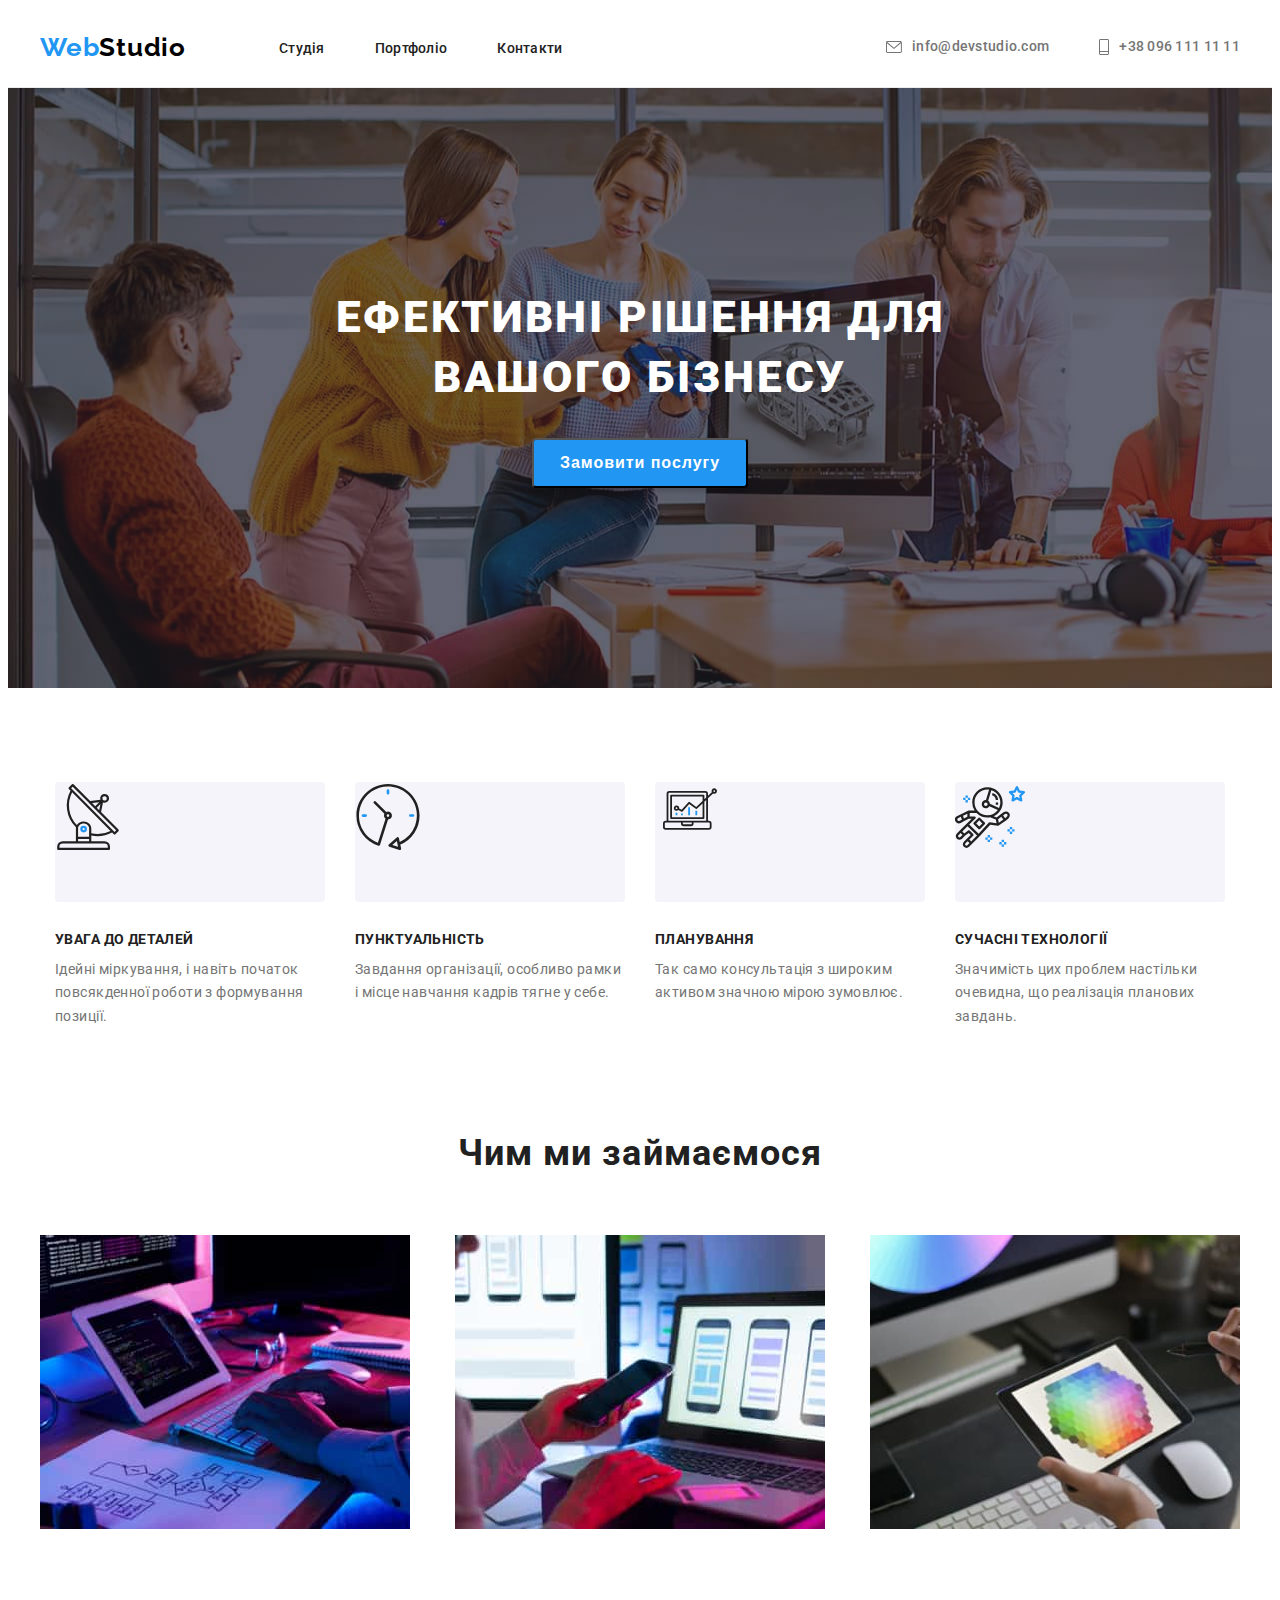
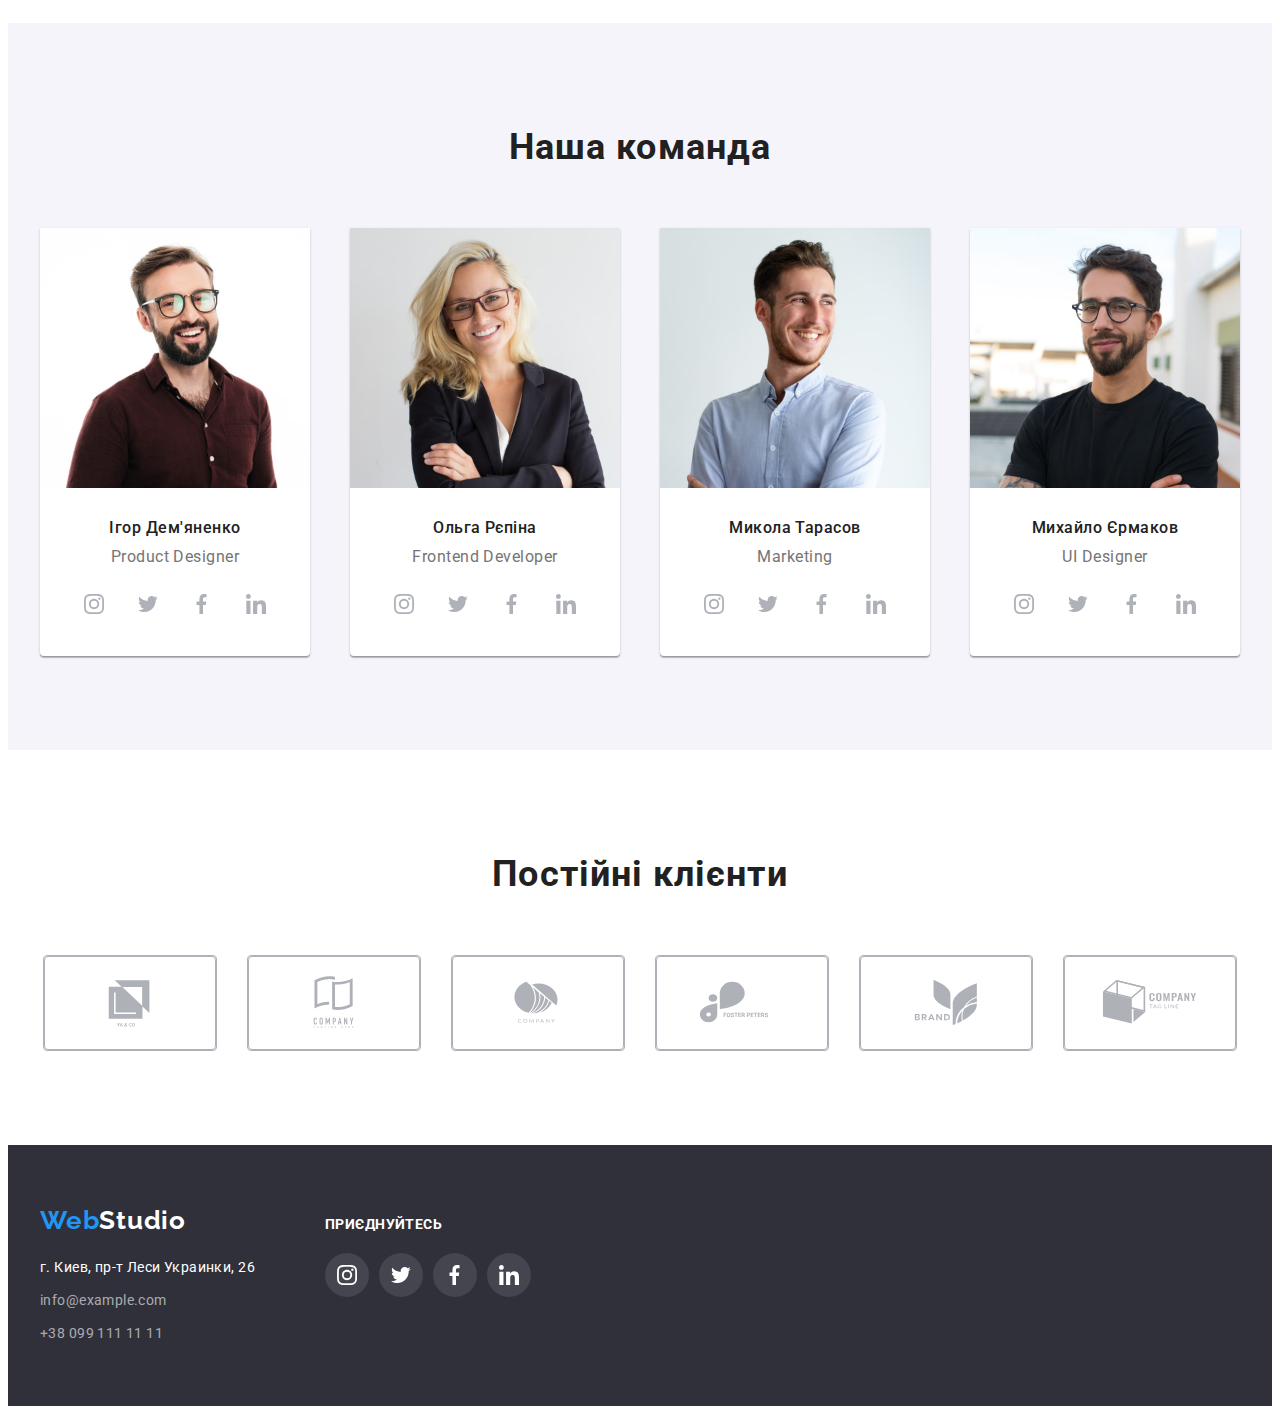
==== commit e77b63b6: "update progect" ====
--- a/index.html
+++ b/index.html
@@ -99,7 +99,7 @@
           <ul class="features-list list">
             <li class="features-item">
               <div class="feature-icon">
-              <svg class="feature-icon-svg" width="50" height="50">
+              <svg class="feature-icon-svg" width="66" height="70">
                 <use href="./images/icons.svg.svg#icon-antenna"></use>
               </svg>
               </div>
--- a/css/styles.css
+++ b/css/styles.css
@@ -216,16 +216,19 @@
   margin-right: auto;
 }
 .feature-icon {
-  display: block;
+  /* display: block;*/
   /*------------------------*/
-  justify-content: center;
-  align-items: center;
+  display: flex;
   background: #f5f4fa;
   border-radius: 4px;
   width: 270px;
   height: 120px;
   /*outline: 2px solid rgb(190, 16, 16);*/
   margin-bottom: 30px;
+}
+.feature-icon-svg {
+  justify-content: center;
+  align-items: center;
 }
 .features-title {
   font-weight: 700;
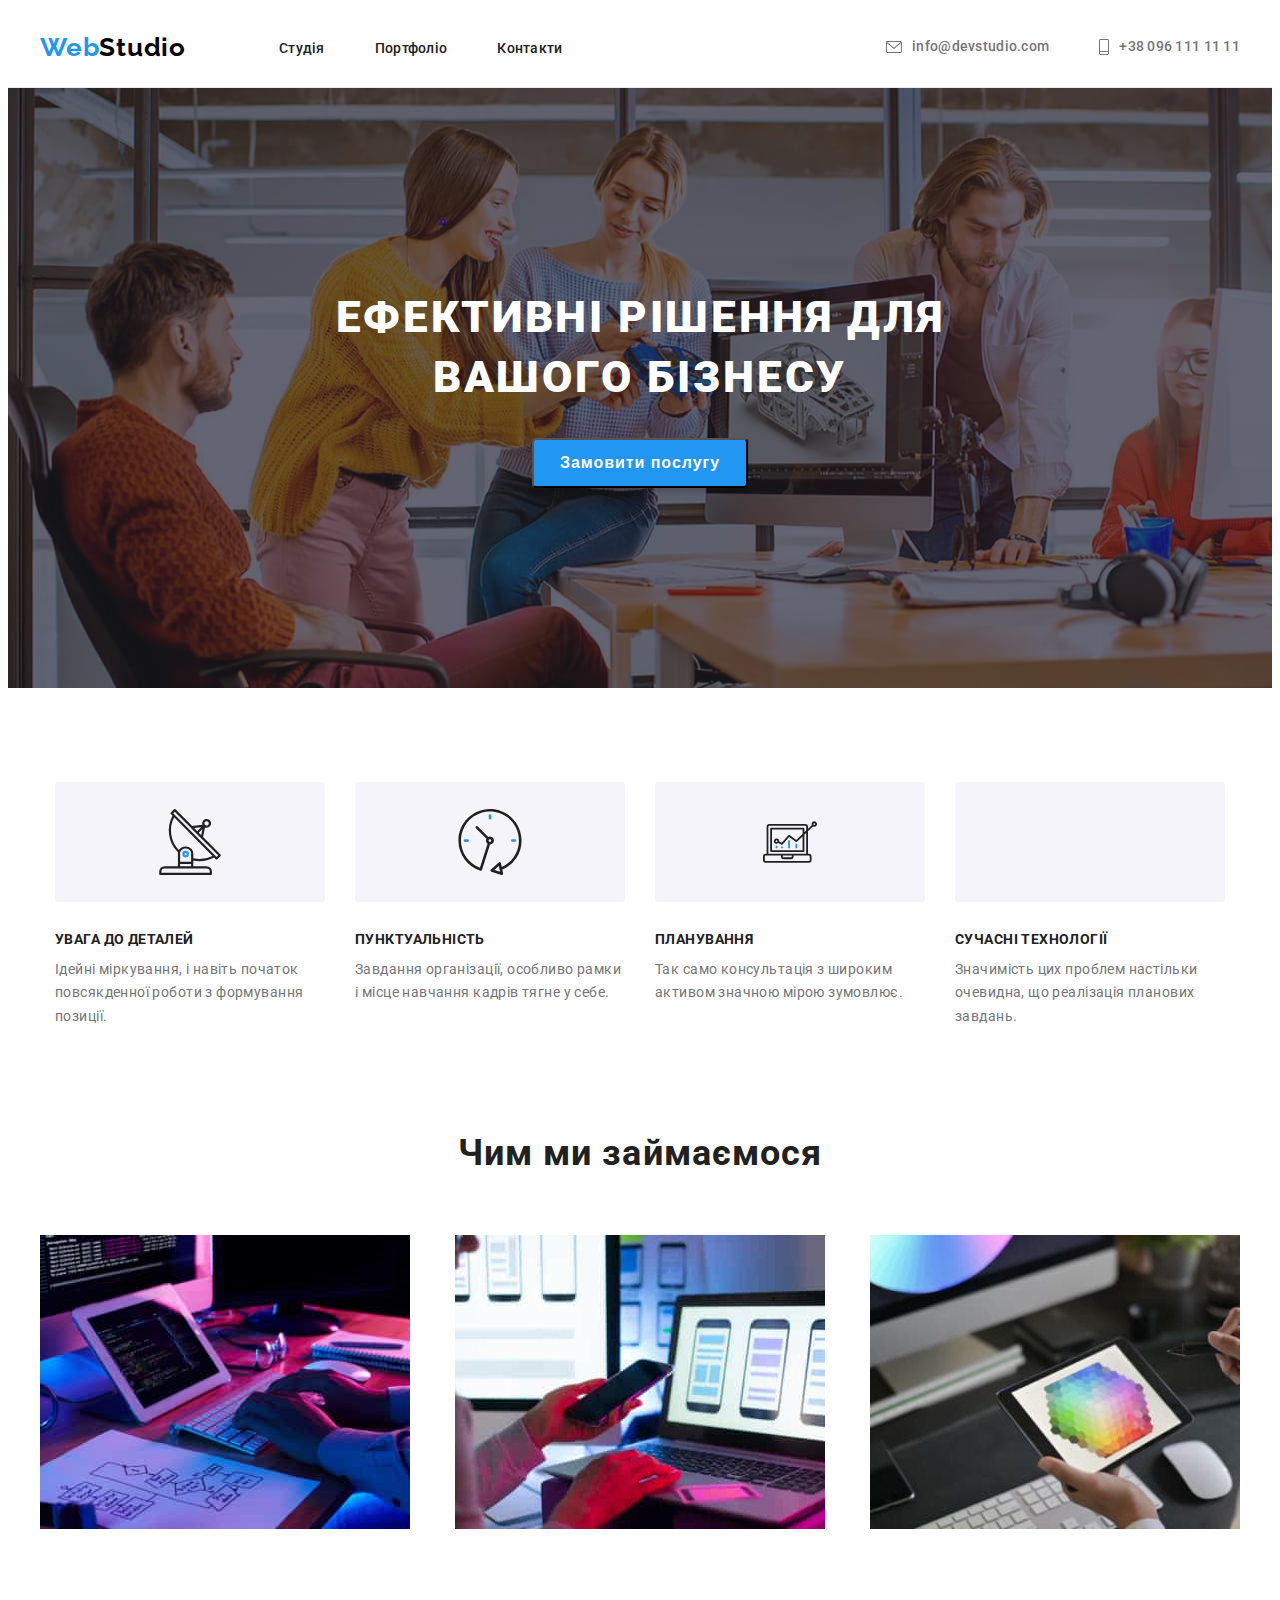
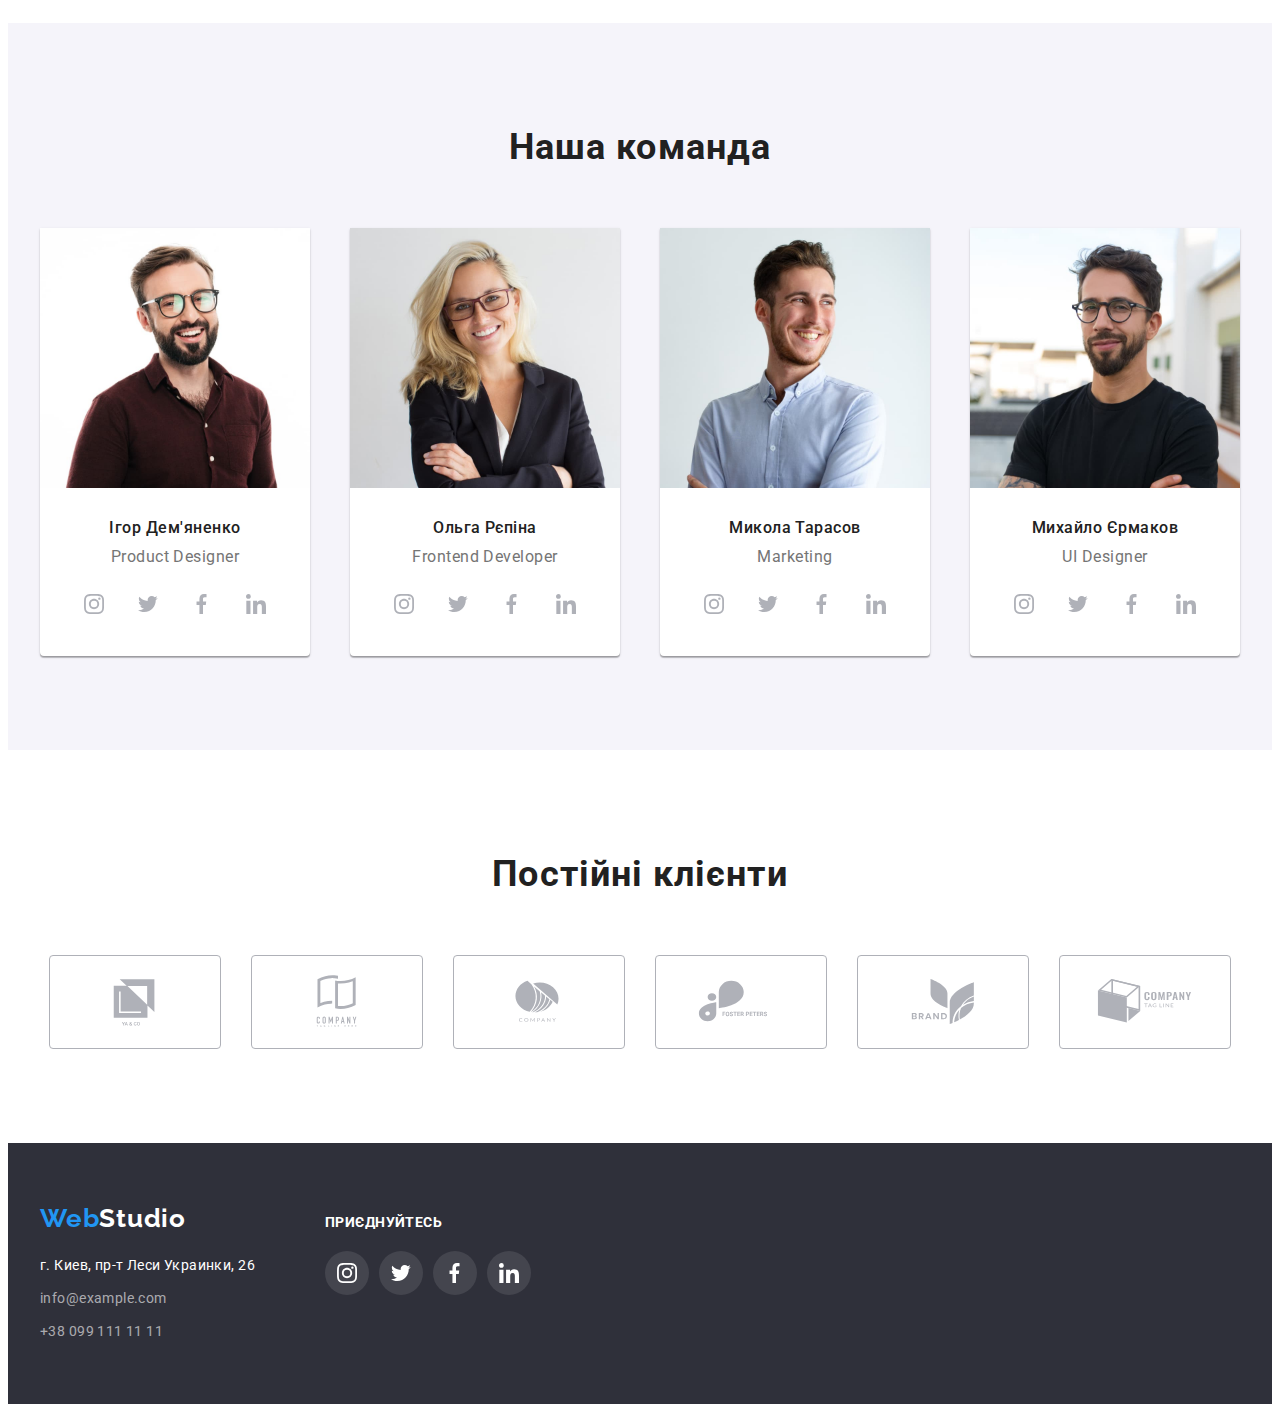
==== commit 634551ab: "The end lesson4" ====
--- a/index.html
+++ b/index.html
@@ -34,7 +34,7 @@
       <div class="container header-container">
         <nav class="header-nav">
           <a
-            href="https://i.imgur.com/KmzYQjf.png"
+            href="./index.html"
             lang="en"
             class="header-link-log link"
             ><span>Web</span>Studio</a
@@ -138,7 +138,7 @@
             <li class="features-item">
               <div class="feature-icon" >
               <svg class="feature-icon-svg" width="70" height="70">
-                <use href="./images/icons.svg.svg#icon-astronaut"></use>
+                <use href="./index.html"></use>
               </svg>
               </div>
               <h3 class="features-title">Сучасні технології</h3>
@@ -385,12 +385,12 @@
           <h2 class="clients-title">Постійні клієнти</h2>
           <ul class="clients-list list">
             <li class="clients-item">
-              <a href="" class="clients-link">
+              <a href="./index.html" class="clients-link">
                 <svg class="clients-log" width="106" height="60">
                   <use href="./images/icons.svg.svg#icon-logo-yaco"></use></svg></a>
             </li>
             <li class="clients-item">
-              <a href="" class="clients-link">
+              <a href="./index.html" class="clients-link">
                   <svg class="clients-log" width="106" height="60">
                   <use
                     href="./images/icons.svg.svg#icon-logo-taglin-here"></use>
@@ -398,26 +398,26 @@
                 </a>
             </li>
             <li class="clients-item">
-              <a href="" class="clients-link">
+              <a href="./index.html" class="clients-link">
                 <svg class="clients-log" width="106" height="60">
                   <use
                     href="./images/icons.svg.svg#icon-logo-company"></use></svg></a>
             </li>
             <li class="clients-item">
-              <a href="" class="clients-link"
+              <a href="./index.html" class="clients-link"
                 ><svg class="clients-log" width="106" height="60">
                   <use
                     href="./images/icons.svg.svg#icon-logo-foster-peters"></use></svg></a>
             </li>
             <li class="clients-item">
-              <a href="" class="clients-link"> 
+              <a href="./index.html" class="clients-link"> 
                 <svg class="clients-log" width="106" height="60">
                   <use href="./images/icons.svg.svg#icon-logo-brand"></use>
                 </svg>
               </a>
             </li>
             <li class="clients-item">
-              <a href="" class="clients-link">
+              <a href="./index.html" class="clients-link">
                 <svg class="clients-log" width="106" height="60">
                   <use
                     href="./images/icons.svg.svg#icon-logo-tig-line"></use>
--- a/css/styles.css
+++ b/css/styles.css
@@ -137,7 +137,7 @@
 }
 .heade-link-communication:hover {
   color: var(--accent-color);
-  fill: var(--accent-color);
+  /*fill: var(--accent-color);*/
 }
 .heade-link-communication:focus {
   color: var(--accent-color);
@@ -219,6 +219,8 @@
   /* display: block;*/
   /*------------------------*/
   display: flex;
+  justify-content: center;
+  align-items: center;
   background: #f5f4fa;
   border-radius: 4px;
   width: 270px;
@@ -226,10 +228,7 @@
   /*outline: 2px solid rgb(190, 16, 16);*/
   margin-bottom: 30px;
 }
-.feature-icon-svg {
-  justify-content: center;
-  align-items: center;
-}
+
 .features-title {
   font-weight: 700;
   font-size: 14px;
@@ -364,11 +363,11 @@
   justify-content: center;
   gap: 30px;
 }
-.clients-item {
+/*.clients-item {
   border: 1px solid #afb1b8;
   border-radius: 4px;
-  /*background: #f5f5f5; #f5f5f5;*/
-}
+ 
+}*/
 .clients-link {
   width: 170px;
   height: 92px;
@@ -383,7 +382,7 @@
 }
 .clients-link:hover {
   fill: var(--accent-color);
-  border: 1px solid var(--accent-color);
+  border: var(--accent-color);
 }
 .clients-link:focus {
   fill: var(--accent-color);
@@ -520,6 +519,9 @@
 .filter-btn:hover {
   background: var(--second-btn-color);
   color: #ffffff;
+  box-shadow: 0px 3px 1px rgba(0, 0, 0, 0.1), 0px 1px 2px rgba(0, 0, 0, 0.08),
+    0px 2px 2px rgba(0, 0, 0, 0.12);
+  border-radius: 4px;
 }
 
 /* --------------PRODUCT ------------*/
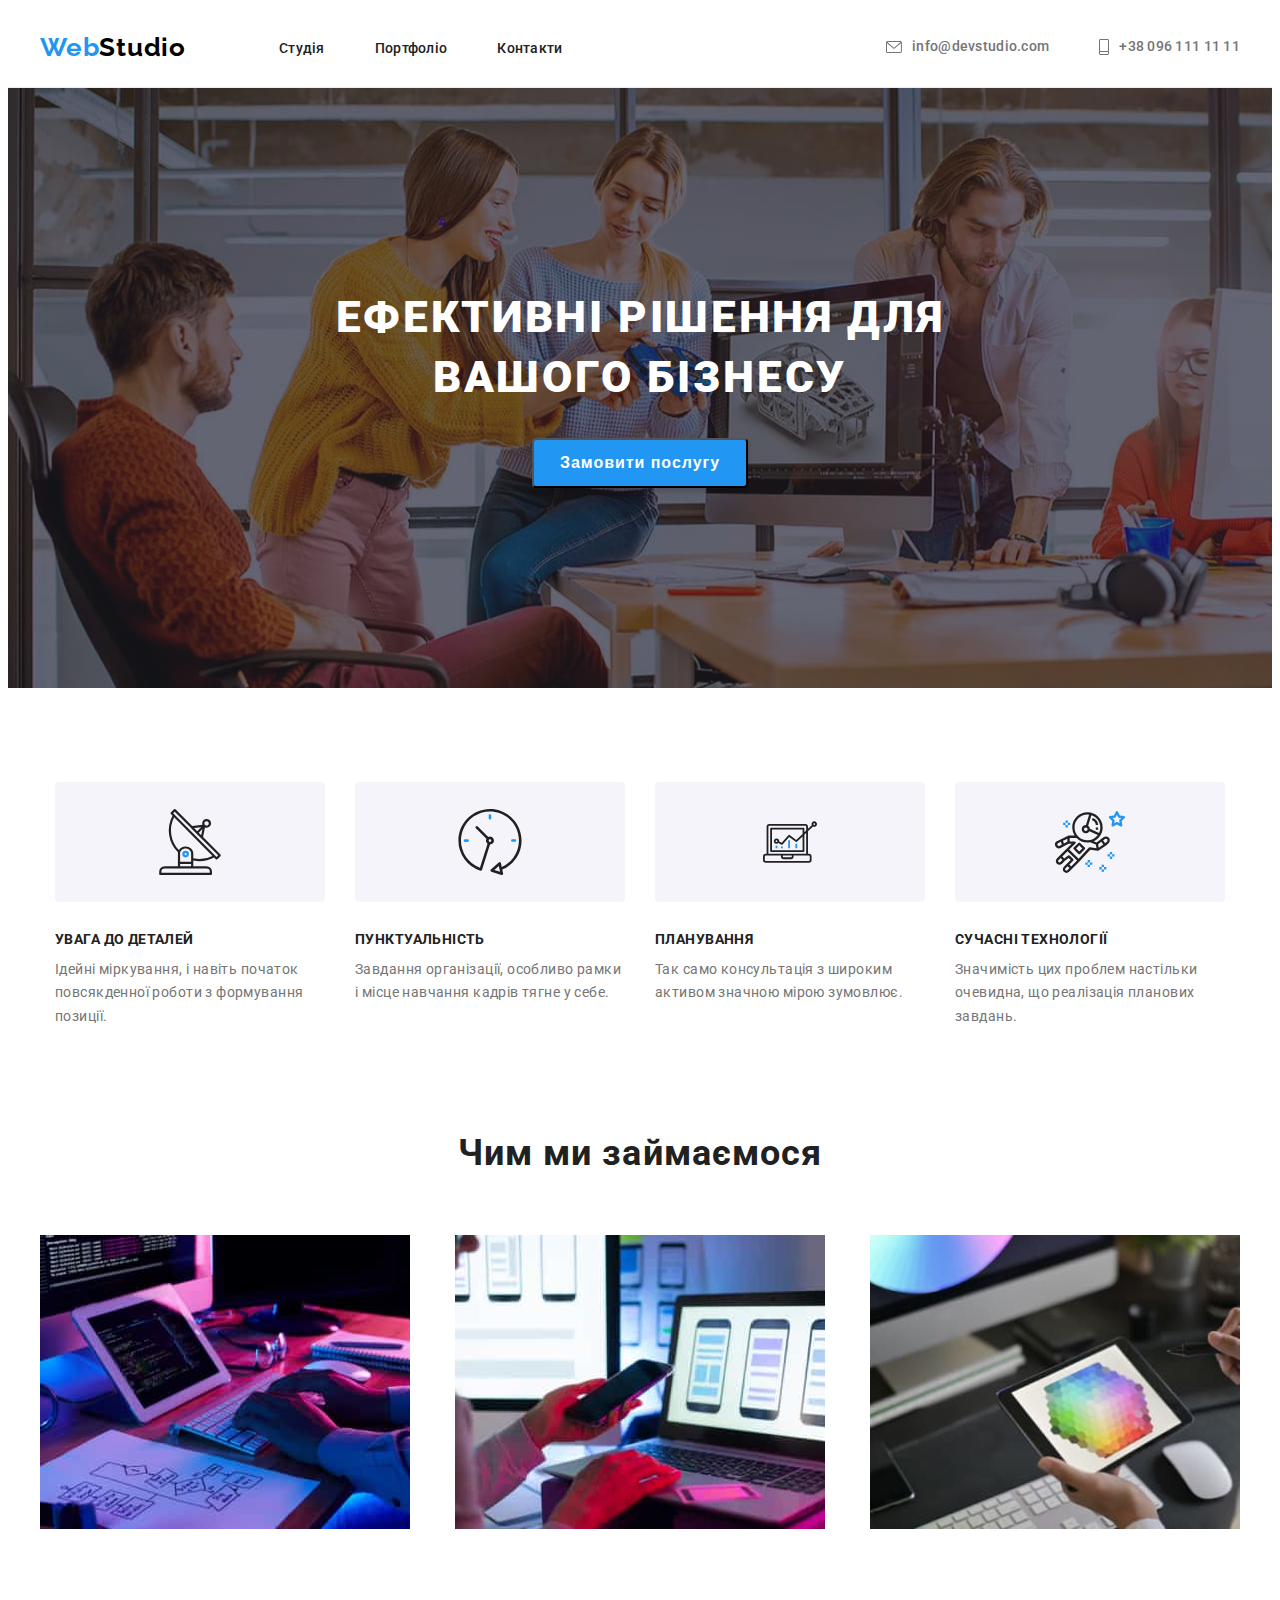
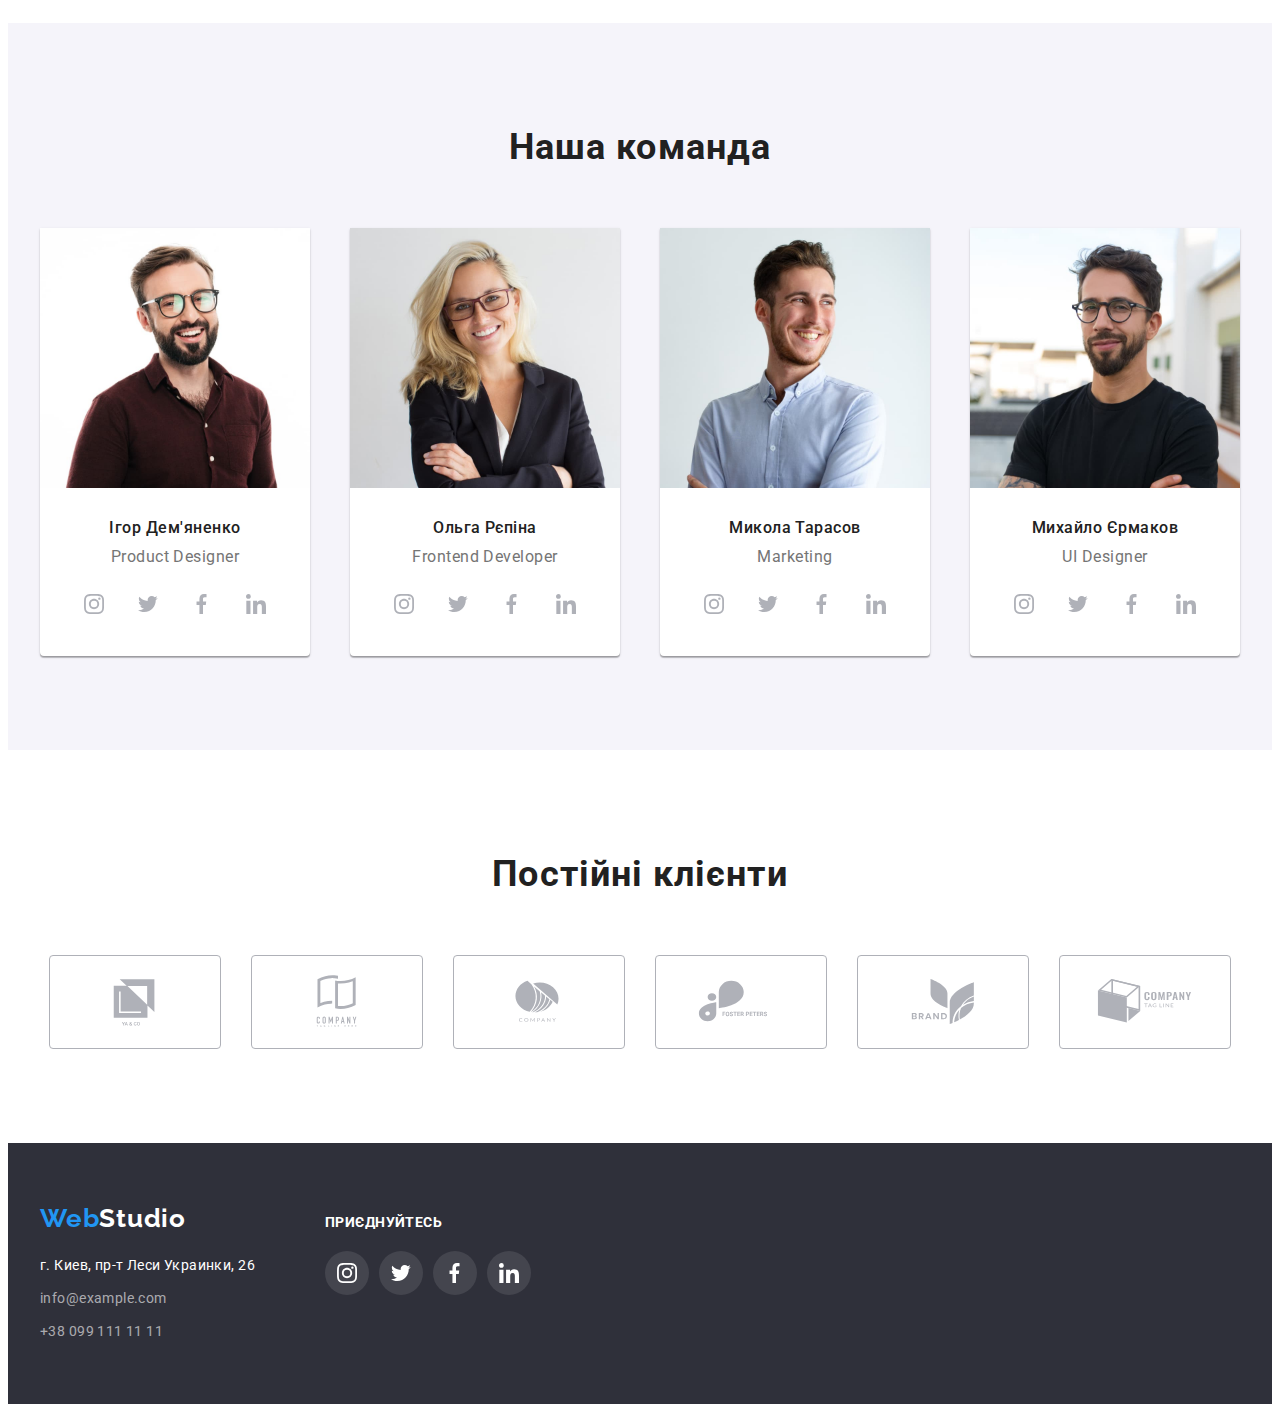
==== commit 22e7c1c7: "Update index.html" ====
--- a/index.html
+++ b/index.html
@@ -138,7 +138,7 @@
             <li class="features-item">
               <div class="feature-icon" >
               <svg class="feature-icon-svg" width="70" height="70">
-                <use href="./index.html"></use>
+                <use href="./images/icons.svg.svg#icon-astronaut"></use>
               </svg>
               </div>
               <h3 class="features-title">Сучасні технології</h3>
@@ -432,7 +432,7 @@
       <div class="container footer-container">
         <div class="footer-left-part">
           <a
-            href="https://i.imgur.com/SfubzdW.png"
+            href="./index.html"
             lang="en"
             class="footer-log link"
             ><span>Web</span>Studio</a
